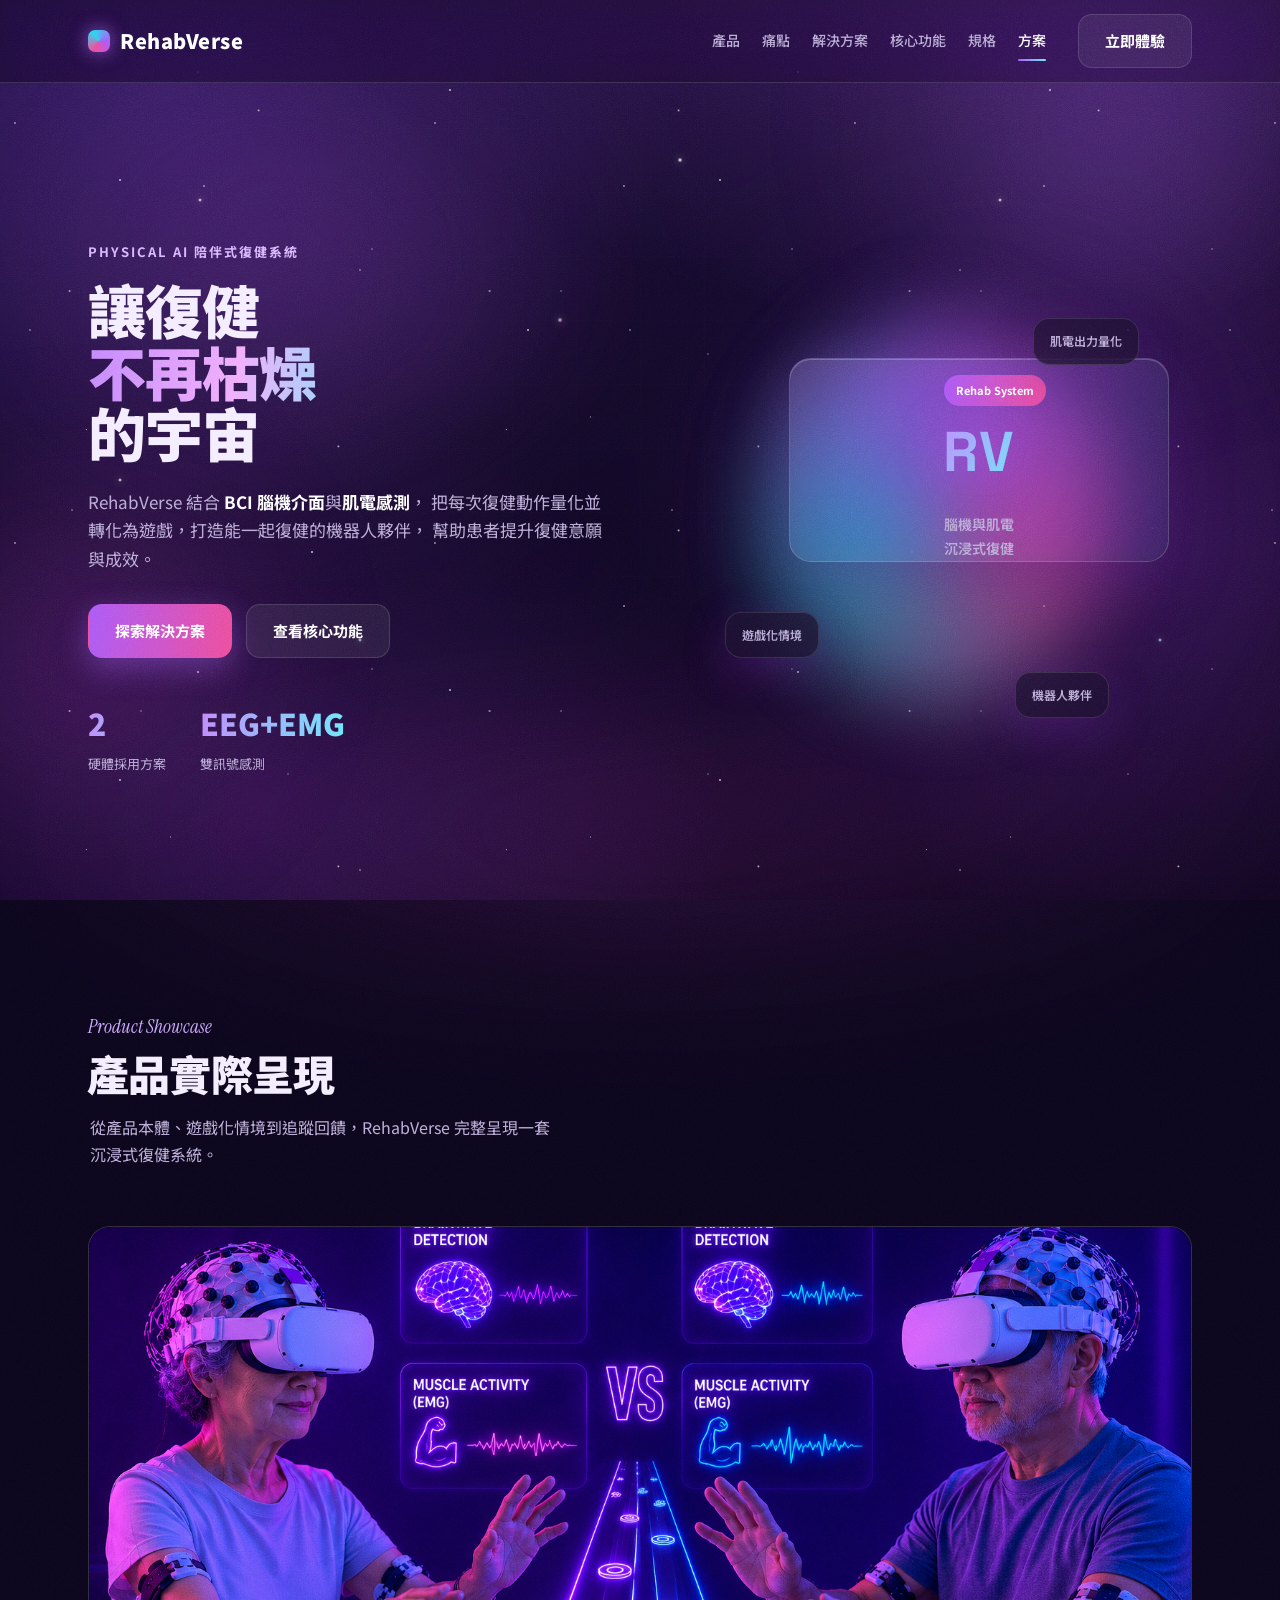
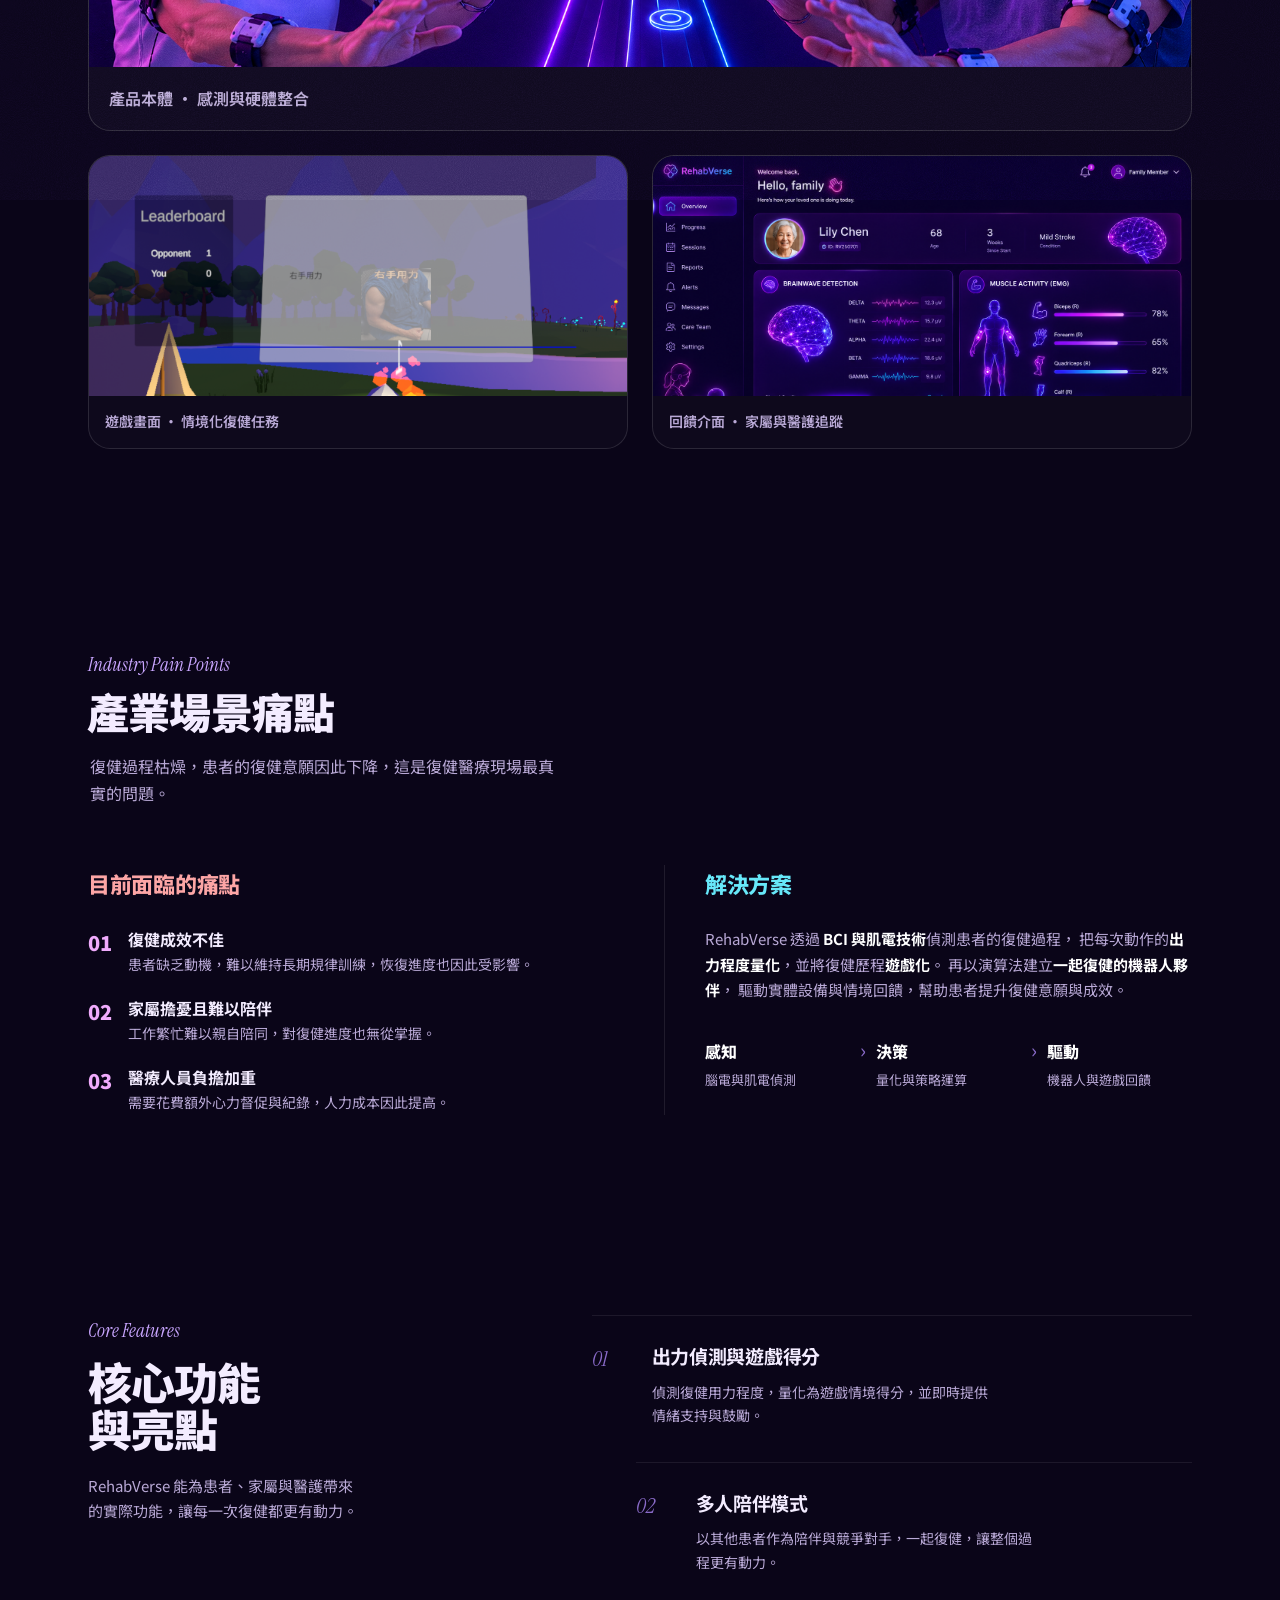
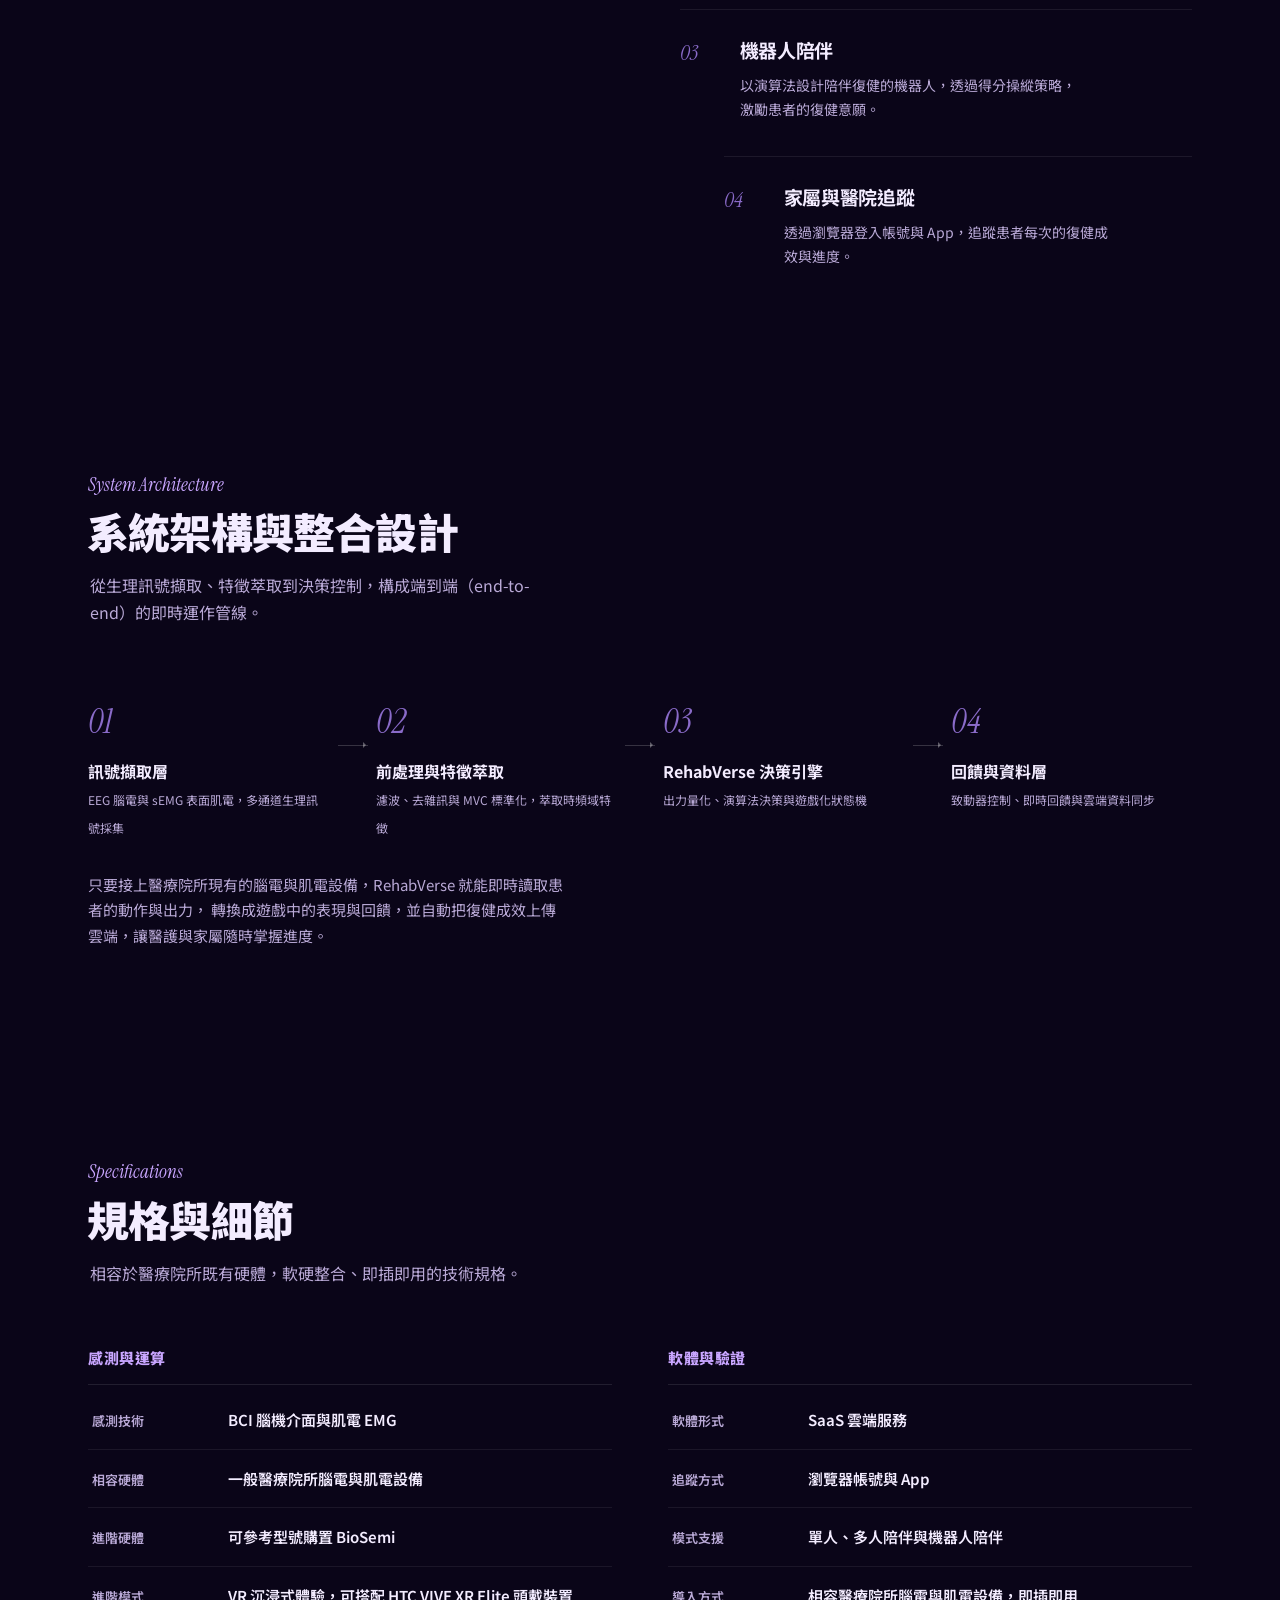
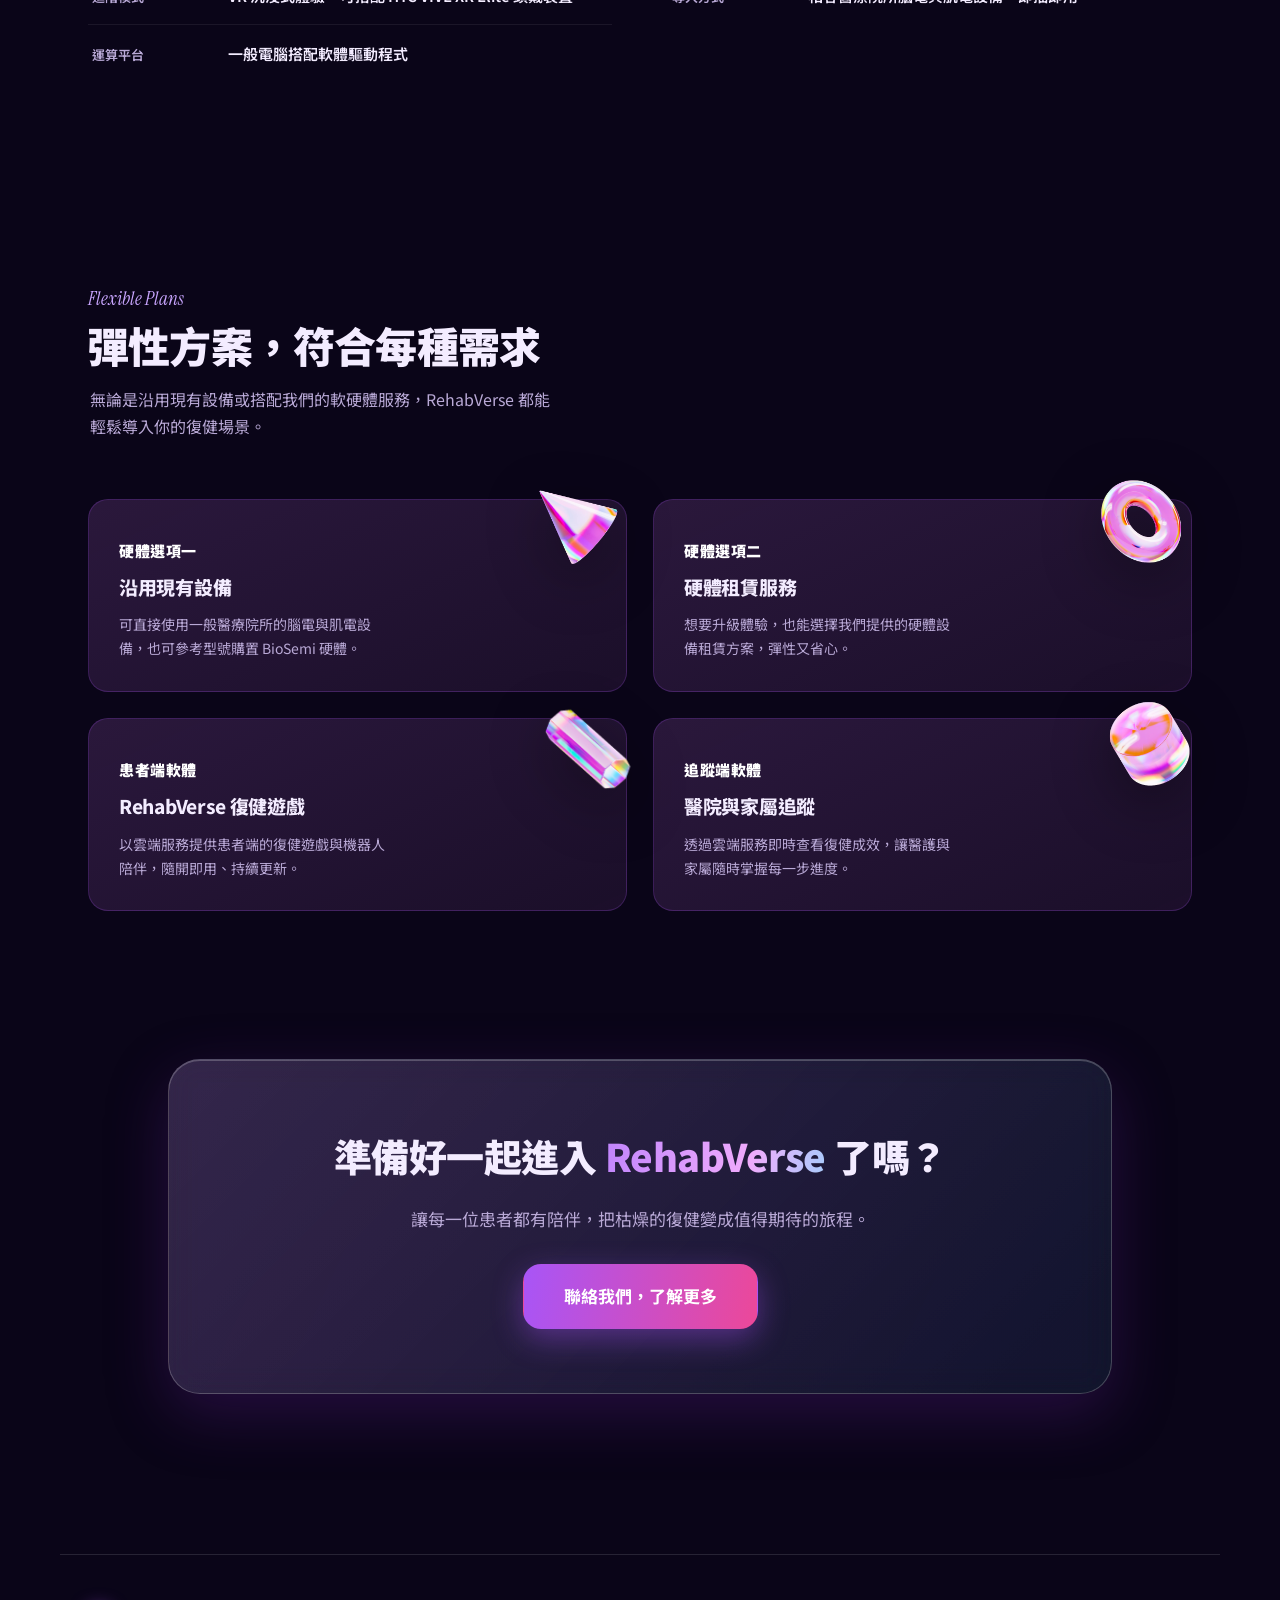
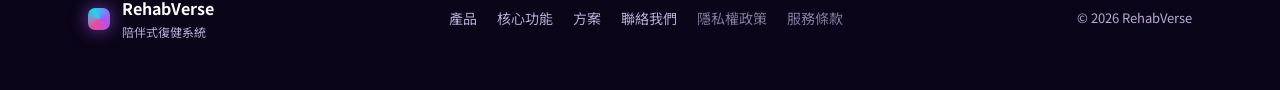
==== index.html @ 932d0f9d "Initial commit: RehabVerse product website" ====
<!DOCTYPE html>
<html lang="zh-Hant">
<head>
  <meta charset="UTF-8" />
  <meta name="viewport" content="width=device-width, initial-scale=1.0" />
  <title>RehabVerse 陪伴式復健系統｜把復健變成一起玩的遊戲</title>
  <meta name="description" content="RehabVerse 結合 BCI 腦機介面與肌電感測，把每次復健動作量化並轉化為遊戲，打造能一起復健的機器人夥伴，提升患者的復健意願與成效。" />
  <meta name="theme-color" content="#0c0416" />
  <link rel="canonical" href="https://rehabverse.ai/" />
  <!-- Open Graph / social sharing -->
  <meta property="og:type" content="website" />
  <meta property="og:title" content="RehabVerse 陪伴式復健系統" />
  <meta property="og:description" content="用 BCI 與肌電技術量化復健動作、遊戲化復健歷程，打造一起復健的機器人夥伴。" />
  <meta property="og:image" content="https://picsum.photos/seed/rehabverse/1200/630" />
  <meta property="og:url" content="https://rehabverse.ai/" />
  <meta name="twitter:card" content="summary_large_image" />
  <!-- Inline SVG favicon -->
  <link rel="icon" href="data:image/svg+xml,%3Csvg xmlns='http://www.w3.org/2000/svg' viewBox='0 0 32 32'%3E%3Cdefs%3E%3ClinearGradient id='g' x1='0' y1='0' x2='1' y2='1'%3E%3Cstop offset='0' stop-color='%23a855f7'/%3E%3Cstop offset='.5' stop-color='%23ec4899'/%3E%3Cstop offset='1' stop-color='%2322d3ee'/%3E%3C/linearGradient%3E%3C/defs%3E%3Crect width='32' height='32' rx='8' fill='url(%23g)'/%3E%3Ctext x='16' y='22' font-family='Space Grotesk,Arial' font-size='15' font-weight='700' fill='white' text-anchor='middle'%3ER%3C/text%3E%3C/svg%3E" />
  <link rel="preconnect" href="https://fonts.googleapis.com" />
  <link rel="preconnect" href="https://fonts.gstatic.com" crossorigin />
  <link href="https://fonts.googleapis.com/css2?family=Noto+Sans+TC:wght@300;400;500;700;900&family=Space+Grotesk:wght@400;500;700&family=Instrument+Serif:ital@0;1&display=swap" rel="stylesheet" />
  <link rel="stylesheet" href="styles.css" />
</head>
<body>
  <a href="#top" class="skip-link">跳到主要內容</a>
  <!-- Film grain / noise texture overlay -->
  <div class="grain" aria-hidden="true"></div>
  <!-- Twinkling starfield -->
  <div class="stars" aria-hidden="true"></div>
  <div class="stars stars-2" aria-hidden="true"></div>
  <div class="stars stars-bright" aria-hidden="true"></div>
  <!-- Animated background -->
  <div class="bg-orbs">
    <span class="orb orb-1"></span>
    <span class="orb orb-2"></span>
    <span class="orb orb-3"></span>
    <span class="orb orb-4"></span>
    <svg class="bg-blob" viewBox="0 0 200 200" aria-hidden="true">
      <defs>
        <linearGradient id="bgHolo" x1="0%" y1="0%" x2="100%" y2="100%">
          <stop offset="0%" stop-color="#a855f7"/>
          <stop offset="50%" stop-color="#ec4899"/>
          <stop offset="100%" stop-color="#22d3ee"/>
        </linearGradient>
      </defs>
      <path fill="url(#bgHolo)">
        <animate attributeName="d" dur="18s" repeatCount="indefinite"
          values="M45,-63C57,-53,63,-36,67,-19C71,-2,72,15,65,29C58,43,43,54,26,62C9,70,-9,74,-26,68C-43,62,-59,46,-66,28C-73,10,-71,-10,-62,-26C-53,-42,-37,-54,-20,-64C-3,-74,15,-82,45,-63Z;
                  M50,-67C64,-55,73,-37,74,-19C75,-1,68,17,58,32C48,47,35,59,18,66C1,73,-18,75,-34,68C-50,61,-63,45,-69,27C-75,9,-74,-11,-64,-27C-54,-43,-36,-55,-18,-65C0,-75,17,-79,50,-67Z;
                  M45,-63C57,-53,63,-36,67,-19C71,-2,72,15,65,29C58,43,43,54,26,62C9,70,-9,74,-26,68C-43,62,-59,46,-66,28C-73,10,-71,-10,-62,-26C-53,-42,-37,-54,-20,-64C-3,-74,15,-82,45,-63Z"/>
      </path>
    </svg>
  </div>

  <!-- NAV -->
  <header class="nav">
    <div class="nav-inner">
      <a href="#top" class="logo">
        <span class="logo-mark"></span>
        RehabVerse
      </a>
      <nav class="nav-links" aria-label="主要導覽">
        <a href="#product">產品</a>
        <a href="#pain">痛點</a>
        <a href="#solution">解決方案</a>
        <a href="#features">核心功能</a>
        <a href="#specs">規格</a>
        <a href="#business">方案</a>
      </nav>
      <a href="#contact" class="btn btn-ghost nav-cta">立即體驗</a>
    </div>
  </header>

  <main>
  <!-- HERO -->
  <section class="hero" id="top">
    <div class="hero-grid">
      <div class="hero-copy">
        <p class="eyebrow">Physical AI 陪伴式復健系統</p>
        <h1 class="headline">
          讓復健<br />
          <span class="grad-text">不再枯燥</span><br />
          的宇宙
        </h1>
        <p class="hero-sub">
          RehabVerse 結合 <strong>BCI 腦機介面</strong>與<strong>肌電感測</strong>，
          把每次復健動作量化並轉化為遊戲，打造能一起復健的機器人夥伴，
          幫助患者提升復健意願與成效。
        </p>
        <div class="hero-actions">
          <a href="#solution" class="btn btn-primary">探索解決方案</a>
          <a href="#features" class="btn btn-ghost">查看核心功能</a>
        </div>
        <div class="hero-stats">
          <div><b>2</b><span>硬體採用方案</span></div>
          <div><b>EEG+EMG</b><span>雙訊號感測</span></div>
        </div>
      </div>

      <div class="hero-visual">
        <div class="product-stage">
          <div class="glow-ring"></div>

          <div class="product-card main-shot">
            <span class="badge">Rehab System</span>
            <div class="vr-figure">RV</div>
            <p class="shot-label">腦機與肌電<br>沉浸式復健</p>
          </div>
          <div class="product-card float-shot shot-a"><span>肌電出力量化</span></div>
          <div class="product-card float-shot shot-b"><span>遊戲化情境</span></div>
          <div class="product-card float-shot shot-c"><span>機器人夥伴</span></div>
        </div>
      </div>
    </div>
  </section>

  <!-- PRODUCT SHOWCASE -->
  <section class="section" id="product">
    <div class="section-head">
      <span class="tag">Product Showcase</span>
      <h2>產品實際呈現</h2>
      <p>從產品本體、遊戲化情境到追蹤回饋，RehabVerse 完整呈現一套沉浸式復健系統。</p>
    </div>
    <div class="gallery">
      <figure class="shot">
        <img class="shot-img" src="product.png" alt="RehabVerse 產品本體" />
        <figcaption>產品本體 · 感測與硬體整合</figcaption>
      </figure>
      <figure class="shot">
        <img class="shot-img" src="game.png" alt="遊戲化復健畫面" />
        <figcaption>遊戲畫面 · 情境化復健任務</figcaption>
      </figure>
      <figure class="shot">
        <img class="shot-img" src="feedback.png" alt="追蹤與回饋介面" />
        <figcaption>回饋介面 · 家屬與醫護追蹤</figcaption>
      </figure>
    </div>
  </section>

  <!-- PAIN & SOLUTION -->
  <section class="section" id="pain">
    <img class="scatter-shot scatter-1" src="shot1.png" alt="" aria-hidden="true" />
    <div class="section-head">
      <span class="tag">Industry Pain Points</span>
      <h2>產業場景痛點</h2>
      <p>復健過程枯燥，患者的復健意願因此下降，這是復健醫療現場最真實的問題。</p>
    </div>

    <div class="split">
      <div class="pain-col">
        <h3 class="col-title pain">目前面臨的痛點</h3>
        <ul class="pain-list">
          <li>
            <span class="num">01</span>
            <div><b>復健成效不佳</b><p>患者缺乏動機，難以維持長期規律訓練，恢復進度也因此受影響。</p></div>
          </li>
          <li>
            <span class="num">02</span>
            <div><b>家屬擔憂且難以陪伴</b><p>工作繁忙難以親自陪同，對復健進度也無從掌握。</p></div>
          </li>
          <li>
            <span class="num">03</span>
            <div><b>醫療人員負擔加重</b><p>需要花費額外心力督促與紀錄，人力成本因此提高。</p></div>
          </li>
        </ul>
      </div>

      <div class="solution-col" id="solution">
        <h3 class="col-title sol">解決方案</h3>
        <p class="sol-lead">
          RehabVerse 透過 <b>BCI 與肌電技術</b>偵測患者的復健過程，
          把每次動作的<b>出力程度量化</b>，並將復健歷程<b>遊戲化</b>。
          再以演算法建立<b>一起復健的機器人夥伴</b>，
          驅動實體設備與情境回饋，幫助患者提升復健意願與成效。
        </p>
        <div class="flow">
          <div class="flow-step"><span>感知</span>腦電與肌電偵測</div>
          <i>›</i>
          <div class="flow-step"><span>決策</span>量化與策略運算</div>
          <i>›</i>
          <div class="flow-step"><span>驅動</span>機器人與遊戲回饋</div>
        </div>
      </div>
    </div>
  </section>

  <!-- CORE FEATURES / TASKS -->
  <section class="section" id="features">
    <img class="scatter-shot scatter-2" src="shot2.png" alt="" aria-hidden="true" />
    <div class="feat-split">
      <div class="feat-intro">
        <span class="tag">Core Features</span>
        <h2>核心功能<br>與亮點</h2>
        <p>RehabVerse 能為患者、家屬與醫護帶來的實際功能，讓每一次復健都更有動力。</p>
      </div>

      <ol class="feat-list">
        <li class="feat-item">
          <span class="feat-no">01</span>
          <div class="feat-body">
            <h4>出力偵測與遊戲得分</h4>
            <p>偵測復健用力程度，量化為遊戲情境得分，並即時提供情緒支持與鼓勵。</p>
          </div>
        </li>
        <li class="feat-item">
          <span class="feat-no">02</span>
          <div class="feat-body">
            <h4>多人陪伴模式</h4>
            <p>以其他患者作為陪伴與競爭對手，一起復健，讓整個過程更有動力。</p>
          </div>
        </li>
        <li class="feat-item">
          <span class="feat-no">03</span>
          <div class="feat-body">
            <h4>機器人陪伴</h4>
            <p>以演算法設計陪伴復健的機器人，透過得分操縱策略，激勵患者的復健意願。</p>
          </div>
        </li>
        <li class="feat-item">
          <span class="feat-no">04</span>
          <div class="feat-body">
            <h4>家屬與醫院追蹤</h4>
            <p>透過瀏覽器登入帳號與 App，追蹤患者每次的復健成效與進度。</p>
          </div>
        </li>
      </ol>
    </div>
  </section>

  <!-- SYSTEM ARCHITECTURE -->
  <section class="section" id="architecture">
    <div class="section-head">
      <span class="tag">System Architecture</span>
      <h2>系統架構與整合設計</h2>
      <p>從生理訊號擷取、特徵萃取到決策控制，構成端到端（end-to-end）的即時運作管線。</p>
    </div>
    <div class="arch-card">
      <div class="arch-diagram">
        <div class="arch-node"><b>訊號擷取層</b><span>EEG 腦電與 sEMG 表面肌電，多通道生理訊號採集</span></div>
        <div class="arch-line"></div>
        <div class="arch-node"><b>前處理與特徵萃取</b><span>濾波、去雜訊與 MVC 標準化，萃取時頻域特徵</span></div>
        <div class="arch-line"></div>
        <div class="arch-node"><b>RehabVerse 決策引擎</b><span>出力量化、演算法決策與遊戲化狀態機</span></div>
        <div class="arch-line"></div>
        <div class="arch-node"><b>回饋與資料層</b><span>致動器控制、即時回饋與雲端資料同步</span></div>
      </div>
      <p class="arch-note">
        只要接上醫療院所現有的腦電與肌電設備，RehabVerse 就能即時讀取患者的動作與出力，
        轉換成遊戲中的表現與回饋，並自動把復健成效上傳雲端，讓醫護與家屬隨時掌握進度。
      </p>
    </div>
  </section>

  <!-- SPECS -->
  <section class="section" id="specs">
    <img class="scatter-shot scatter-3" src="shot3.png" alt="" aria-hidden="true" />
    <div class="section-head">
      <span class="tag">Specifications</span>
      <h2>規格與細節</h2>
      <p>相容於醫療院所既有硬體，軟硬整合、即插即用的技術規格。</p>
    </div>
    <div class="spec-sheet">
      <div class="spec-group">
        <h3 class="spec-group-title">感測與運算</h3>
        <dl class="spec-list">
          <div class="spec-row"><dt>感測技術</dt><dd>BCI 腦機介面與肌電 EMG</dd></div>
          <div class="spec-row"><dt>相容硬體</dt><dd>一般醫療院所腦電與肌電設備</dd></div>
          <div class="spec-row"><dt>進階硬體</dt><dd>可參考型號購置 BioSemi</dd></div>
          <div class="spec-row"><dt>進階模式</dt><dd>VR 沉浸式體驗，可搭配 HTC VIVE XR Elite 頭戴裝置</dd></div>
          <div class="spec-row"><dt>運算平台</dt><dd>一般電腦搭配軟體驅動程式</dd></div>
        </dl>
      </div>
      <div class="spec-group">
        <h3 class="spec-group-title">軟體與驗證</h3>
        <dl class="spec-list">
          <div class="spec-row"><dt>軟體形式</dt><dd>SaaS 雲端服務</dd></div>
          <div class="spec-row"><dt>追蹤方式</dt><dd>瀏覽器帳號與 App</dd></div>
          <div class="spec-row"><dt>模式支援</dt><dd>單人、多人陪伴與機器人陪伴</dd></div>
          <div class="spec-row"><dt>導入方式</dt><dd>相容醫療院所腦電與肌電設備，即插即用</dd></div>
        </dl>
      </div>
    </div>
  </section>

  <!-- BUSINESS MODEL -->
  <section class="section" id="business">
    <div class="section-head">
      <span class="tag">Flexible Plans</span>
      <h2>彈性方案，符合每種需求</h2>
      <p>無論是沿用現有設備或搭配我們的軟硬體服務，RehabVerse 都能輕鬆導入你的復健場景。</p>
    </div>

    <div class="biz-grid">
      <article class="biz-cell">
        <img class="biz-shape" src="o1.png" alt="" aria-hidden="true" />
        <span class="biz-q">硬體選項一</span>
        <h4>沿用現有設備</h4>
        <p>可直接使用一般醫療院所的腦電與肌電設備，也可參考型號購置 BioSemi 硬體。</p>
      </article>
      <article class="biz-cell">
        <img class="biz-shape" src="o2.png" alt="" aria-hidden="true" />
        <span class="biz-q">硬體選項二</span>
        <h4>硬體租賃服務</h4>
        <p>想要升級體驗，也能選擇我們提供的硬體設備租賃方案，彈性又省心。</p>
      </article>
      <article class="biz-cell">
        <img class="biz-shape" src="o3.png" alt="" aria-hidden="true" />
        <span class="biz-q">患者端軟體</span>
        <h4>RehabVerse 復健遊戲</h4>
        <p>以雲端服務提供患者端的復健遊戲與機器人陪伴，隨開即用、持續更新。</p>
      </article>
      <article class="biz-cell">
        <img class="biz-shape" src="o4.png" alt="" aria-hidden="true" />
        <span class="biz-q">追蹤端軟體</span>
        <h4>醫院與家屬追蹤</h4>
        <p>透過雲端服務即時查看復健成效，讓醫護與家屬隨時掌握每一步進度。</p>
      </article>
    </div>
  </section>

  <!-- CTA -->
  <section class="cta" id="contact">
    <div class="cta-inner">
      <h2>準備好一起進入 <span class="grad-text">RehabVerse</span> 了嗎？</h2>
      <p>讓每一位患者都有陪伴，把枯燥的復健變成值得期待的旅程。</p>
      <a href="mailto:hello@rehabverse.ai" class="btn btn-primary big">聯絡我們，了解更多</a>
    </div>
  </section>
  </main>

  <footer class="footer">
    <div class="footer-brand">
      <span class="logo-mark"></span>
      <div>
        <b>RehabVerse</b>
        <p>陪伴式復健系統</p>
      </div>
    </div>
    <nav class="footer-links" aria-label="頁尾導覽">
      <a href="#product">產品</a>
      <a href="#features">核心功能</a>
      <a href="#business">方案</a>
      <a href="mailto:hello@rehabverse.ai">聯絡我們</a>
      <a href="#" class="muted-link">隱私權政策</a>
      <a href="#" class="muted-link">服務條款</a>
    </nav>
    <span class="footer-copy">© 2026 RehabVerse</span>
  </footer>

  <script src="script.js"></script>
</body>
</html>
---- styles.css ----
:root{
  --bg:#0c0416;
  --bg-2:#160a2b;
  --purple:#8b5cf6;
  --violet:#a855f7;
  --pink:#ec4899;
  --cyan:#22d3ee;
  --text:#f3ecff;
  --muted:#b9a9d6;
  --card:rgba(255,255,255,.05);
  --card-brd:rgba(255,255,255,.12);
  --radius:22px;
}

*{box-sizing:border-box;margin:0;padding:0}
html{scroll-behavior:smooth}
body{
  font-family:"Noto Sans TC","Space Grotesk",system-ui,sans-serif;
  color:var(--text);
  background:#0a0518;
  background-image:
    radial-gradient(1100px 700px at 78% -10%, rgba(168,85,247,.28), transparent 60%),
    radial-gradient(900px 800px at 12% 8%, rgba(124,58,237,.22), transparent 58%),
    radial-gradient(700px 900px at 95% 60%, rgba(88,28,135,.30), transparent 55%),
    radial-gradient(800px 700px at 20% 90%, rgba(147,51,234,.18), transparent 60%),
    linear-gradient(160deg,#160a33 0%,#0d0620 45%,#080312 100%);
  background-attachment:fixed;
  min-height:100vh;
  overflow-x:hidden;
  line-height:1.7;
  text-rendering:optimizeLegibility;
  -webkit-font-smoothing:antialiased;
  position:relative;
}

/* verse nebula — flowing purple smoke layer over the base gradient */
body::after{
  content:"";position:fixed;inset:-20%;z-index:0;pointer-events:none;opacity:.6;
  background-image:
    radial-gradient(closest-side at 30% 35%, rgba(168,85,247,.35), transparent 70%),
    radial-gradient(closest-side at 70% 55%, rgba(124,58,237,.30), transparent 70%),
    radial-gradient(closest-side at 50% 80%, rgba(217,70,239,.20), transparent 70%);
  filter:blur(60px) saturate(130%);
  mix-blend-mode:screen;
  animation:nebula-drift 30s ease-in-out infinite alternate;
}
@keyframes nebula-drift{
  0%{transform:translate3d(-3%,-2%,0) scale(1.05) rotate(0deg)}
  50%{transform:translate3d(4%,3%,0) scale(1.15) rotate(4deg)}
  100%{transform:translate3d(-2%,4%,0) scale(1.08) rotate(-3deg)}
}

/* faint blueprint grid texture — replaces the plain AI gradient feel */
body::before{
  content:"";position:fixed;inset:0;z-index:0;pointer-events:none;opacity:.4;
  background-image:
    linear-gradient(rgba(255,255,255,.022) 1px,transparent 1px),
    linear-gradient(90deg,rgba(255,255,255,.022) 1px,transparent 1px);
  background-size:64px 64px;
  -webkit-mask-image:radial-gradient(circle at 50% 30%,#000 20%,transparent 78%);
  mask-image:radial-gradient(circle at 50% 30%,#000 20%,transparent 78%);
}

/* accessibility: skip link + focus ring */
.skip-link{position:fixed;top:-60px;left:16px;z-index:100;background:#a855f7;color:#fff;
  padding:10px 18px;border-radius:0 0 12px 12px;font-weight:700;transition:top .25s;text-decoration:none}
.skip-link:focus{top:0}
a:focus-visible,.btn:focus-visible{outline:2px solid #67e8f9;outline-offset:3px;border-radius:8px}

/* film grain overlay to break flatness */
.grain{position:fixed;inset:-100%;z-index:60;pointer-events:none;opacity:.5;mix-blend-mode:soft-light;
  background-image:url("data:image/svg+xml,%3Csvg xmlns='http://www.w3.org/2000/svg' width='180' height='180'%3E%3Cfilter id='n'%3E%3CfeTurbulence type='fractalNoise' baseFrequency='0.9' numOctaves='3' stitchTiles='stitch'/%3E%3CfeColorMatrix type='saturate' values='0'/%3E%3C/filter%3E%3Crect width='100%25' height='100%25' filter='url(%23n)'/%3E%3C/svg%3E");background-size:160px 160px;
  animation:grain-shift .5s steps(1) infinite}

/* subtle animated jitter so the grain feels alive like real film */
@keyframes grain-shift{
  0%{transform:translate(0,0)}
  10%{transform:translate(-5%,-5%)}
  20%{transform:translate(-10%,5%)}
  30%{transform:translate(5%,-10%)}
  40%{transform:translate(-5%,15%)}
  50%{transform:translate(-10%,5%)}
  60%{transform:translate(15%,0)}
  70%{transform:translate(0,10%)}
  80%{transform:translate(-15%,0)}
  90%{transform:translate(10%,5%)}
  100%{transform:translate(5%,0)}
}

/* second, brighter noise layer using screen blend so specks pop on dark bg */
.grain::after{
  content:"";position:absolute;inset:0;pointer-events:none;opacity:.25;mix-blend-mode:screen;
  background-image:url("data:image/svg+xml,%3Csvg xmlns='http://www.w3.org/2000/svg' width='140' height='140'%3E%3Cfilter id='n2'%3E%3CfeTurbulence type='fractalNoise' baseFrequency='1.1' numOctaves='2' stitchTiles='stitch'/%3E%3CfeColorMatrix type='saturate' values='0'/%3E%3C/filter%3E%3Crect width='100%25' height='100%25' filter='url(%23n2)'/%3E%3C/svg%3E");background-size:130px 130px}

/* ===== twinkling starfield ===== */
.stars{position:fixed;inset:0;z-index:1;pointer-events:none;
  background-image:
    radial-gradient(1.5px 1.5px at 20% 30%, #fff, transparent),
    radial-gradient(1.5px 1.5px at 75% 15%, #fff, transparent),
    radial-gradient(1px 1px at 40% 70%, #e9d5ff, transparent),
    radial-gradient(1.5px 1.5px at 88% 55%, #fff, transparent),
    radial-gradient(1px 1px at 12% 85%, #dbeafe, transparent),
    radial-gradient(1px 1px at 60% 45%, #fff, transparent),
    radial-gradient(1.5px 1.5px at 33% 12%, #fff, transparent),
    radial-gradient(1px 1px at 92% 88%, #e9d5ff, transparent),
    radial-gradient(1px 1px at 5% 55%, #fff, transparent),
    radial-gradient(1.5px 1.5px at 52% 92%, #fff, transparent);
  background-repeat:repeat;background-size:600px 600px;
  animation:twinkle 4s ease-in-out infinite}
.stars-2{background-size:420px 420px;background-position:120px 60px;
  animation:twinkle 6s ease-in-out infinite reverse;opacity:.7}
.stars-bright{
  background-image:
    radial-gradient(2px 2px at 25% 25%, #fff, transparent),
    radial-gradient(2.5px 2.5px at 70% 40%, #f0abfc, transparent),
    radial-gradient(2px 2px at 45% 80%, #a5f3fc, transparent),
    radial-gradient(2.5px 2.5px at 85% 20%, #fff, transparent),
    radial-gradient(2px 2px at 15% 60%, #fff, transparent);
  background-repeat:repeat;background-size:800px 800px;
  filter:drop-shadow(0 0 4px rgba(255,255,255,.8));
  animation:twinkle-bright 5s ease-in-out infinite}
@keyframes twinkle{0%,100%{opacity:.5}50%{opacity:1}}
@keyframes twinkle-bright{0%,100%{opacity:.3;transform:scale(.85)}50%{opacity:1;transform:scale(1)}}

/* scattered real screenshots — subtle side-gutter accents, kept understated for a professional look */
.scatter-shot{position:absolute;width:300px;max-width:24vw;border-radius:14px;z-index:2;pointer-events:none;
  opacity:.9}
.scatter-1{top:560px;left:-180px;transform:rotate(-3deg)}
.scatter-2{top:260px;right:-190px;transform:rotate(3deg)}
.scatter-3{bottom:-200px;left:-170px;transform:rotate(2deg)}
/* hide when there isn't enough side room to avoid overlapping content */
@media(max-width:1500px){.scatter-shot{display:none}}

/* tabular figures for data/numbers */
.hero-stats b,.fc-icon,.num,.pain-list .num{font-variant-numeric:tabular-nums}
/* headings balance to avoid orphan words */
h1,h2,h3,h4{text-wrap:balance}
p{text-wrap:pretty}

/* background orbs — toned down, fewer, desaturated */
.bg-orbs{position:fixed;inset:0;z-index:0;pointer-events:none;overflow:hidden}
.orb{position:absolute;border-radius:50%;filter:blur(90px);opacity:.4;animation:float 22s ease-in-out infinite}
.orb-1{width:480px;height:480px;background:radial-gradient(circle,#a855f7,transparent 70%);top:-120px;right:-80px}
.orb-2{width:400px;height:400px;background:radial-gradient(circle,#d946ef,transparent 70%);bottom:6%;left:-120px;animation-delay:-6s;opacity:.3}
.orb-3{display:none}
.orb-4{display:none}
@keyframes float{0%,100%{transform:translateY(0) translateX(0)}50%{transform:translateY(-40px) translateX(20px)}}

/* layout helpers */
.section{position:relative;z-index:1;max-width:1160px;margin:0 auto;padding:92px 28px 108px}
.grad-text{
  background:linear-gradient(100deg,#c084fc,#f0abfc,#67e8f9);
  -webkit-background-clip:text;background-clip:text;-webkit-text-fill-color:transparent;
}

/* NAV */
.nav{position:sticky;top:0;z-index:50;backdrop-filter:blur(14px);
  background:rgba(12,4,22,.55);border-bottom:1px solid var(--card-brd)}
.nav-inner{max-width:1160px;margin:0 auto;display:flex;align-items:center;gap:24px;padding:14px 28px}
.logo{display:flex;align-items:center;gap:10px;font-weight:900;font-size:20px;color:#fff;text-decoration:none;letter-spacing:.5px}
.logo-mark{width:22px;height:22px;border-radius:7px;background:conic-gradient(from 90deg,#a855f7,#ec4899,#22d3ee,#a855f7);box-shadow:0 0 18px rgba(168,85,247,.7)}
.nav-links{display:flex;gap:22px;margin-left:auto}
.nav-links a{color:var(--muted);text-decoration:none;font-size:14px;font-weight:500;transition:.2s;position:relative;padding:4px 0}
.nav-links a:hover{color:#fff}
.nav-links a.active{color:#fff}
.nav-links a.active::after{content:"";position:absolute;left:0;right:0;bottom:-4px;height:2px;border-radius:2px;background:linear-gradient(90deg,#a855f7,#67e8f9)}
.nav-cta{margin-left:8px}
@media(max-width:900px){.nav-links{display:none}.nav-cta{margin-left:auto}}

/* buttons */
.btn{display:inline-block;border-radius:14px;padding:13px 26px;font-weight:700;font-size:15px;text-decoration:none;cursor:pointer;transition:transform .2s cubic-bezier(.34,1.56,.64,1),box-shadow .25s,background .25s;border:1px solid transparent}
.btn-primary{background:linear-gradient(100deg,#a855f7,#ec4899);color:#fff;box-shadow:0 10px 30px rgba(168,85,247,.4)}
.btn-primary:hover{transform:translateY(-2px) scale(1.02);box-shadow:0 16px 44px rgba(236,72,153,.5)}
.btn-primary:active{transform:translateY(1px) scale(.98);box-shadow:0 6px 18px rgba(168,85,247,.4)}
.btn-ghost{background:rgba(255,255,255,.06);border-color:var(--card-brd);color:#fff}
.btn-ghost:hover{background:rgba(255,255,255,.14);transform:translateY(-2px)}
.btn-ghost:active{transform:translateY(1px) scale(.98)}
.btn.big{padding:17px 40px;font-size:17px;border-radius:18px}

/* HERO */
.hero{position:relative;z-index:1;max-width:1160px;margin:0 auto;padding:64px 28px 48px;min-height:calc(100dvh - 64px);display:flex;align-items:center}
.hero-grid{display:grid;grid-template-columns:1.05fr .95fr;gap:40px;align-items:center;width:100%}
.eyebrow{color:#d8b4fe;font-weight:700;letter-spacing:2px;font-size:13px;text-transform:uppercase;margin-bottom:16px}
.headline{font-size:58px;line-height:1.06;font-weight:900;letter-spacing:-1px}
.hero-sub{margin:24px 0 30px;color:var(--muted);font-size:17px;max-width:520px}
.hero-sub strong{color:#fff}
.hero-actions{display:flex;gap:14px;flex-wrap:wrap}
.hero-stats{display:flex;gap:34px;margin-top:40px}
.hero-stats b{display:block;font-size:30px;font-weight:900;background:linear-gradient(100deg,#c084fc,#67e8f9);-webkit-background-clip:text;background-clip:text;-webkit-text-fill-color:transparent}
.hero-stats span{color:var(--muted);font-size:13px}

/* hero visual */
.hero-visual{display:flex;justify-content:center}
.product-stage{position:relative;width:380px;height:420px}
.glow-ring{position:absolute;inset:20px;border-radius:50%;
  background:conic-gradient(from 0deg,#a855f7,#ec4899,#22d3ee,#a855f7);
  filter:blur(40px);opacity:.55;animation:spin 12s linear infinite}
@keyframes spin{to{transform:rotate(360deg)}}
.product-card{position:absolute;background:var(--card);border:1px solid var(--card-brd);
  backdrop-filter:blur(14px);border-radius:var(--radius);box-shadow:0 20px 60px rgba(0,0,0,.4)}
.main-shot{inset:60px 40px;display:flex;flex-direction:column;align-items:center;justify-content:center;gap:14px;text-align:center}
.vr-figure{font-size:56px;font-weight:900;letter-spacing:2px;font-family:"Space Grotesk",sans-serif;background:linear-gradient(120deg,#c084fc,#67e8f9);-webkit-background-clip:text;background-clip:text;-webkit-text-fill-color:transparent;filter:drop-shadow(0 0 20px rgba(168,85,247,.6));animation:bob 5s ease-in-out infinite}
@keyframes bob{0%,100%{transform:translateY(0)}50%{transform:translateY(-12px)}}
.badge{position:absolute;top:16px;left:16px;font-size:11px;font-weight:700;padding:6px 12px;border-radius:999px;background:linear-gradient(100deg,#a855f7,#ec4899);color:#fff}
.shot-label{color:var(--muted);font-weight:600;font-size:14px}
.float-shot{padding:12px 16px;display:flex;align-items:center;gap:8px;font-size:22px;font-weight:700;
  background:rgba(26,14,44,.72);border:1px solid rgba(255,255,255,.1);border-radius:16px;
  box-shadow:0 14px 40px rgba(88,28,135,.4);animation:bob 6s ease-in-out infinite}
.float-shot span{font-size:12px;color:var(--muted);font-weight:600}
.shot-a{top:20px;right:-10px;animation-delay:-1s}
.shot-b{bottom:60px;left:-24px;animation-delay:-2.5s}
.shot-c{bottom:0;right:20px;animation-delay:-4s}
@media(max-width:900px){
  .hero-grid{grid-template-columns:1fr}
  .headline{font-size:42px}
  .product-stage{margin-top:20px;width:320px;height:360px}
}

/* section head */
.section-head{max-width:660px;margin:0 0 58px}
.tag{display:inline-block;font-family:"Instrument Serif",serif;font-style:italic;
  font-size:19px;letter-spacing:0;text-transform:none;color:#c9a6ff;margin:0 0 6px 0;
  padding:0;border:none;background:none}
.section-head h2{font-weight:900;font-size:42px;
  letter-spacing:-.8px;line-height:1.12;margin-left:-1px}
.section-head p{margin-top:18px;color:var(--muted);max-width:52ch;font-size:16px;padding-left:2px}

/* gallery — tidy layout, product hero on top */
.gallery{display:grid;grid-template-columns:repeat(2,1fr);gap:24px}
.shot{border-radius:var(--radius);overflow:hidden;background:rgba(255,255,255,.02);border:1px solid var(--card-brd);transition:transform .3s}
.shot:hover{transform:translateY(-6px)}
.shot-img{display:block;width:100%;height:240px;object-fit:cover;object-position:center top}
.gallery .shot:nth-child(1){grid-column:1 / -1}
.gallery .shot:nth-child(1) .shot-img{height:440px;object-position:center 30%}
.gallery .shot:nth-child(1) figcaption{font-size:16px;padding:18px 20px}
.shot.big{grid-column:span 2;grid-row:span 2}
.shot-visual{height:150px;display:flex;align-items:center;justify-content:center;font-size:26px;font-weight:800;letter-spacing:1px;font-family:"Space Grotesk",sans-serif;color:rgba(255,255,255,.92);text-shadow:0 2px 12px rgba(0,0,0,.3)}
.shot.big .shot-visual{height:100%;min-height:330px;font-size:40px}
.v1{background:linear-gradient(135deg,#7c3aed,#ec4899)}
.v2{background:linear-gradient(135deg,#6366f1,#a855f7)}
.v3{background:linear-gradient(135deg,#a855f7,#22d3ee)}
.v4{background:linear-gradient(135deg,#ec4899,#f59e0b)}
.v5{background:linear-gradient(135deg,#22d3ee,#6366f1)}
.shot figcaption{padding:14px 16px;font-size:14px;font-weight:600;color:var(--muted)}
@media(max-width:800px){
  .gallery{grid-template-columns:1fr}
  .gallery .shot:nth-child(1){grid-column:1}
  .shot-img,.gallery .shot:nth-child(1) .shot-img{height:220px}
}

/* split pain/solution */
.split{display:grid;grid-template-columns:1fr 1fr;gap:48px}
.pain-col,.solution-col{padding:0}
.solution-col{padding-left:40px;border-left:1px solid rgba(255,255,255,.09)}
.col-title{font-weight:800;font-size:22px;margin-bottom:24px;letter-spacing:-.3px}
.col-title.pain{color:#fca5a5}
.col-title.sol{color:#67e8f9}
.pain-list{list-style:none;display:flex;flex-direction:column;gap:18px}
.pain-list li{display:flex;gap:16px}
.pain-list .num{font-weight:900;font-size:20px;color:#f0abfc;flex:0 0 auto}
.pain-list b{display:block;font-size:16px}
.pain-list p{color:var(--muted);font-size:14px}
.sol-lead{color:var(--muted);font-size:15px}
.sol-lead b{color:#fff}
.flow{display:flex;align-items:baseline;gap:10px;margin-top:30px;flex-wrap:wrap}
.flow-step{flex:1;min-width:110px;background:none;border:none;padding:0;text-align:left;font-size:13px;color:var(--muted)}
.flow-step span{display:block;font-weight:800;color:#fff;font-size:16px;margin-bottom:4px}
.flow i{color:#8a6bc9;font-size:20px;font-style:normal}
@media(max-width:800px){.split{grid-template-columns:1fr;gap:36px}.solution-col{padding-left:0;border-left:none;border-top:1px solid rgba(255,255,255,.09);padding-top:36px}}

/* features — left intro + right numbered list, staggered indent */
.feat-split{display:grid;grid-template-columns:0.85fr 1.15fr;gap:60px;align-items:start}
.feat-intro{position:sticky;top:100px}
.feat-intro h2{font-weight:900;font-size:44px;line-height:1.08;letter-spacing:-1px;margin-top:4px}
.feat-intro p{margin-top:20px;color:var(--muted);font-size:15px;max-width:34ch}
.feat-list{list-style:none;counter-reset:feat;display:flex;flex-direction:column;gap:34px}
.feat-item{display:flex;gap:26px;align-items:flex-start;padding-top:24px;border-top:1px solid rgba(255,255,255,.08)}
.feat-item:nth-child(2){margin-left:44px}
.feat-item:nth-child(3){margin-left:88px}
.feat-item:nth-child(4){margin-left:132px}
.feat-no{font-family:"Instrument Serif",serif;font-style:italic;font-weight:400;font-size:22px;
  color:#8a6bc9;flex:0 0 auto;min-width:34px;font-variant-numeric:tabular-nums}
.feat-body h4{font-size:19px;font-weight:700;letter-spacing:-.3px;margin-bottom:8px}
.feat-body p{color:var(--muted);font-size:14px;max-width:42ch}
@media(max-width:860px){
  .feat-split{grid-template-columns:1fr;gap:40px}
  .feat-intro{position:static}
  .feat-item:nth-child(2),.feat-item:nth-child(3),.feat-item:nth-child(4){margin-left:0}
}

/* architecture */
.arch-card{padding:8px 0}
.arch-diagram{display:flex;align-items:flex-start;justify-content:space-between;gap:8px;flex-wrap:wrap;counter-reset:arch}
.arch-node{background:none;border:none;border-radius:0;padding:0;text-align:left;min-width:auto;flex:1;min-width:140px;position:relative;counter-increment:arch}
.arch-node::before{content:counter(arch,decimal-leading-zero);display:block;font-family:"Instrument Serif",serif;font-style:italic;font-size:34px;color:#8a6bc9;margin-bottom:8px}
.arch-node b{display:block;font-size:16px}
.arch-node span{color:var(--muted);font-size:12px}
.arch-line{flex:0 0 auto;width:30px;height:1px;background:rgba(255,255,255,.18);position:relative;margin-top:52px}
.arch-line::after{content:"";position:absolute;right:-1px;top:-3px;border:3px solid transparent;border-left-color:rgba(255,255,255,.35)}
.arch-note{color:var(--muted);margin-top:32px;font-size:15px;max-width:60ch}
@media(max-width:800px){.arch-diagram{flex-direction:column}.arch-line{display:none}}

/* specs — grouped technical spec sheet */
.spec-sheet{display:grid;grid-template-columns:1fr 1fr;gap:56px}
.spec-group-title{font-weight:800;font-size:15px;letter-spacing:.5px;color:#c9a6ff;
  padding-bottom:14px;margin-bottom:6px;border-bottom:1px solid rgba(255,255,255,.1)}
.spec-list{display:flex;flex-direction:column}
.spec-row{display:grid;grid-template-columns:118px 1fr;gap:18px;align-items:baseline;
  padding:16px 4px;border-bottom:1px solid rgba(255,255,255,.07)}
.spec-row:last-child{border-bottom:none}
.spec-row dt{color:var(--muted);font-size:13px;font-weight:600}
.spec-row dd{font-weight:600;font-size:15px;color:var(--text)}
@media(max-width:760px){.spec-sheet{grid-template-columns:1fr;gap:36px}}

/* business — 2×2 cards with 3D shapes (per reference) */
.biz-grid{display:grid;grid-template-columns:1fr 1fr;gap:26px}
.biz-cell{position:relative;overflow:visible;border-radius:20px;padding:38px 30px 30px;
  background:linear-gradient(155deg,rgba(70,40,90,.55),rgba(45,25,60,.5));
  border:1px solid rgba(168,85,247,.22);transition:transform .3s,border-color .3s}
.biz-cell:hover{transform:translateY(-5px);border-color:rgba(168,85,247,.5)}
.biz-shape{position:absolute;top:-34px;right:-14px;width:120px;height:120px;object-fit:contain;
  filter:drop-shadow(0 18px 30px rgba(0,0,0,.4));pointer-events:none;z-index:2}
.biz-q{display:block;font-weight:900;font-size:15px;color:#fff;margin-bottom:8px;letter-spacing:.5px}
.biz-cell h4{font-size:19px;font-weight:800;margin-bottom:10px;letter-spacing:-.3px}
.biz-cell p{color:var(--muted);font-size:14px;line-height:1.7;max-width:34ch}
@media(max-width:820px){.biz-grid{grid-template-columns:1fr}.biz-shape{width:96px;height:96px;top:-28px}}

/* CTA */
.cta{position:relative;z-index:1;max-width:1000px;margin:40px auto 0;padding:0 28px 100px}
.cta-inner{background:linear-gradient(160deg,rgba(120,70,160,.22),rgba(150,60,110,.12));border:1px solid rgba(168,85,247,.35);border-radius:32px;padding:64px 40px;text-align:center;position:relative;overflow:hidden}
.cta-inner > *{position:relative;z-index:1}
.cta-inner h2{font-size:38px;font-weight:900;letter-spacing:-.5px}
.cta-inner p{color:var(--muted);margin:16px 0 30px;font-size:17px}

/* footer */
.footer{position:relative;z-index:1;max-width:1160px;margin:60px auto 0;padding:40px 28px 48px;display:flex;justify-content:space-between;align-items:center;gap:24px;flex-wrap:wrap;border-top:1px solid var(--card-brd)}
.footer-brand{display:flex;align-items:center;gap:12px}
.footer-brand b{font-size:16px;color:#fff}
.footer-brand p{font-size:12px;color:var(--muted);margin:0}
.footer-links{display:flex;gap:20px;flex-wrap:wrap}
.footer-links a{color:var(--muted);text-decoration:none;font-size:14px;transition:color .2s}
.footer-links a:hover{color:#fff}
.footer-links .muted-link{opacity:.7}
.footer-copy{color:var(--muted);font-size:13px;font-variant-numeric:tabular-nums}
@media(max-width:700px){.footer{flex-direction:column;align-items:flex-start}}

/* reveal animation */
.reveal{opacity:0;transform:translateY(30px);transition:.7s cubic-bezier(.2,.7,.3,1)}
.reveal.in{opacity:1;transform:none}

/* ============================================================
   HOLOGRAPHIC GLASS + ANIMATIONS
   ============================================================ */

/* holographic sheen that sweeps across glass surfaces */
@keyframes holo-shift{
  0%{background-position:0% 50%}
  50%{background-position:100% 50%}
  100%{background-position:0% 50%}
}
@keyframes holo-sweep{
  0%{transform:translateX(-120%) rotate(8deg)}
  60%,100%{transform:translateX(220%) rotate(8deg)}
}
@keyframes hue-cycle{
  0%{filter:hue-rotate(0deg)}
  100%{filter:hue-rotate(360deg)}
}
@keyframes rise{
  0%{opacity:0;transform:translateY(26px) scale(.98)}
  100%{opacity:1;transform:none}
}
@keyframes pulse-glow{
  0%,100%{box-shadow:0 0 0 rgba(168,85,247,0),0 20px 60px rgba(0,0,0,.4)}
  50%{box-shadow:0 0 40px rgba(168,85,247,.35),0 20px 60px rgba(0,0,0,.4)}
}

/* base holographic glass utility */
.holo{
  position:relative;
  overflow:hidden;
  background:
    linear-gradient(135deg,rgba(255,255,255,.14),rgba(255,255,255,.03) 40%),
    linear-gradient(115deg,rgba(168,85,247,.18),rgba(34,211,238,.12) 45%,rgba(236,72,153,.16));
  background-size:220% 220%;
  animation:holo-shift 9s ease-in-out infinite;
  border:1px solid rgba(255,255,255,.18);
  backdrop-filter:blur(18px) saturate(140%);
  -webkit-backdrop-filter:blur(18px) saturate(140%);
  box-shadow:0 10px 40px rgba(0,0,0,.35),inset 0 1px 0 rgba(255,255,255,.25);
}
/* moving light streak on holo surfaces */
.holo::before{
  content:"";position:absolute;top:-40%;left:0;width:45%;height:180%;
  background:linear-gradient(90deg,transparent,rgba(255,255,255,.35),transparent);
  filter:blur(6px);
  animation:holo-sweep 6s ease-in-out infinite;
  pointer-events:none;
}
/* iridescent top edge highlight */
.holo::after{
  content:"";position:absolute;inset:0;border-radius:inherit;pointer-events:none;
  background:linear-gradient(120deg,rgba(192,132,252,.0),rgba(103,232,249,.25),rgba(240,171,252,.0));
  mix-blend-mode:screen;opacity:.6;
  background-size:200% 200%;
  animation:holo-shift 7s ease-in-out infinite reverse;
}

/* Glass is now a rare accent, not a default.
   Only the hero hero-card and CTA keep true glassmorphism. */
.main-shot,
.cta-inner{
  position:relative;
  overflow:hidden;
  background:
    linear-gradient(135deg,rgba(255,255,255,.10),rgba(255,255,255,.02) 42%),
    linear-gradient(115deg,rgba(168,85,247,.12),rgba(34,211,238,.06) 50%,rgba(236,72,153,.10));
  background-size:220% 220%;
  animation:holo-shift 14s ease-in-out infinite;
  backdrop-filter:blur(16px) saturate(130%);
  -webkit-backdrop-filter:blur(16px) saturate(130%);
  border:1px solid rgba(255,255,255,.16);
  box-shadow:0 20px 60px rgba(88,28,135,.35),inset 0 1px 0 rgba(255,255,255,.22);
}
/* subtle sheen only on the two glass accents, on hover */
.cta-inner::after{
  content:"";position:absolute;top:-50%;left:0;width:40%;height:200%;
  background:linear-gradient(90deg,transparent,rgba(255,255,255,.16),transparent);
  filter:blur(8px);transform:translateX(-150%) rotate(8deg);
  pointer-events:none;
}
.cta-inner:hover::after{animation:holo-sweep 1.1s ease-out}

/* iridescent border glow ring for the CTA */
.cta-inner{
  border:1px solid rgba(255,255,255,.22);
  animation:holo-shift 11s ease-in-out infinite,pulse-glow 5s ease-in-out infinite;
}

/* logo mark keeps cycling colors */
.logo-mark{animation:hue-cycle 8s linear infinite}

/* glow-ring already spins; add color cycle */
.glow-ring{animation:spin 12s linear infinite,hue-cycle 10s linear infinite}

/* ---- Holographic liquid-chrome blobs ---- */
.blob{position:absolute;overflow:visible;pointer-events:none;filter:drop-shadow(0 20px 45px rgba(168,85,247,.45))}
.blob path{transform:translate(100px,100px)}
.blob-main{width:300px;height:300px;top:calc(50% - 150px);left:calc(50% - 150px);
  animation:blob-spin-simple 22s linear infinite,bob 8s ease-in-out infinite}
.blob-drop{width:120px;height:120px;top:-10px;right:-6px;opacity:.9;
  animation:blob-spin-simple 16s linear infinite reverse,bob 6s ease-in-out infinite}
@keyframes blob-spin-simple{to{transform:rotate(360deg)}}

/* big holographic blob floating in the page background */
.bg-blob{display:none}
.bg-blob path{transform:translate(100px,100px)}

/* staggered entrance for grid children */
.feature-grid .feature-card,
.biz-grid .biz-card,
.gallery .shot,
.spec-grid .spec-item{opacity:1}
.feature-grid .feature-card.pop,
.biz-grid .biz-card.pop,
.gallery .shot.pop,
.spec-grid .spec-item.pop{animation:rise .7s cubic-bezier(.2,.7,.3,1) both}

/* holographic animated headline underline accent */
.grad-text{
  background:linear-gradient(100deg,#c084fc,#f0abfc,#67e8f9,#c084fc);
  background-size:200% auto;
  -webkit-background-clip:text;background-clip:text;-webkit-text-fill-color:transparent;
  animation:holo-shift 6s linear infinite;
}

/* spec item subtle holographic hover */
.spec-item{transition:transform .3s,border-color .3s}
.spec-item:hover{transform:translateY(-3px);border-color:rgba(103,232,249,.5)}

/* nav glass gets holographic tint */
.nav{
  background:linear-gradient(120deg,rgba(18,8,32,.6),rgba(30,12,48,.5));
  backdrop-filter:blur(16px) saturate(140%);
}

/* floating tilt for hero cards */
@keyframes tilt-float{
  0%,100%{transform:translateY(0) rotateX(0) rotateY(0)}
  50%{transform:translateY(-12px) rotateX(4deg) rotateY(-4deg)}
}
.main-shot{animation:holo-shift 11s ease-in-out infinite,tilt-float 7s ease-in-out infinite;transform-style:preserve-3d}

/* reduced motion accessibility */
@media (prefers-reduced-motion: reduce){
  *{animation:none !important}
}

/* pointer-following glow spotlight — only on the hero glass card */
.main-shot{--mx:50%;--my:0%}
.main-shot > *{position:relative;z-index:2}
.main-shot::before{
  content:"";position:absolute;inset:0;border-radius:inherit;pointer-events:none;z-index:1;
  background:radial-gradient(220px circle at var(--mx) var(--my),rgba(103,232,249,.20),rgba(236,72,153,.10) 40%,transparent 65%);
  opacity:0;transition:opacity .35s;
}
.main-shot:hover::before{opacity:1}
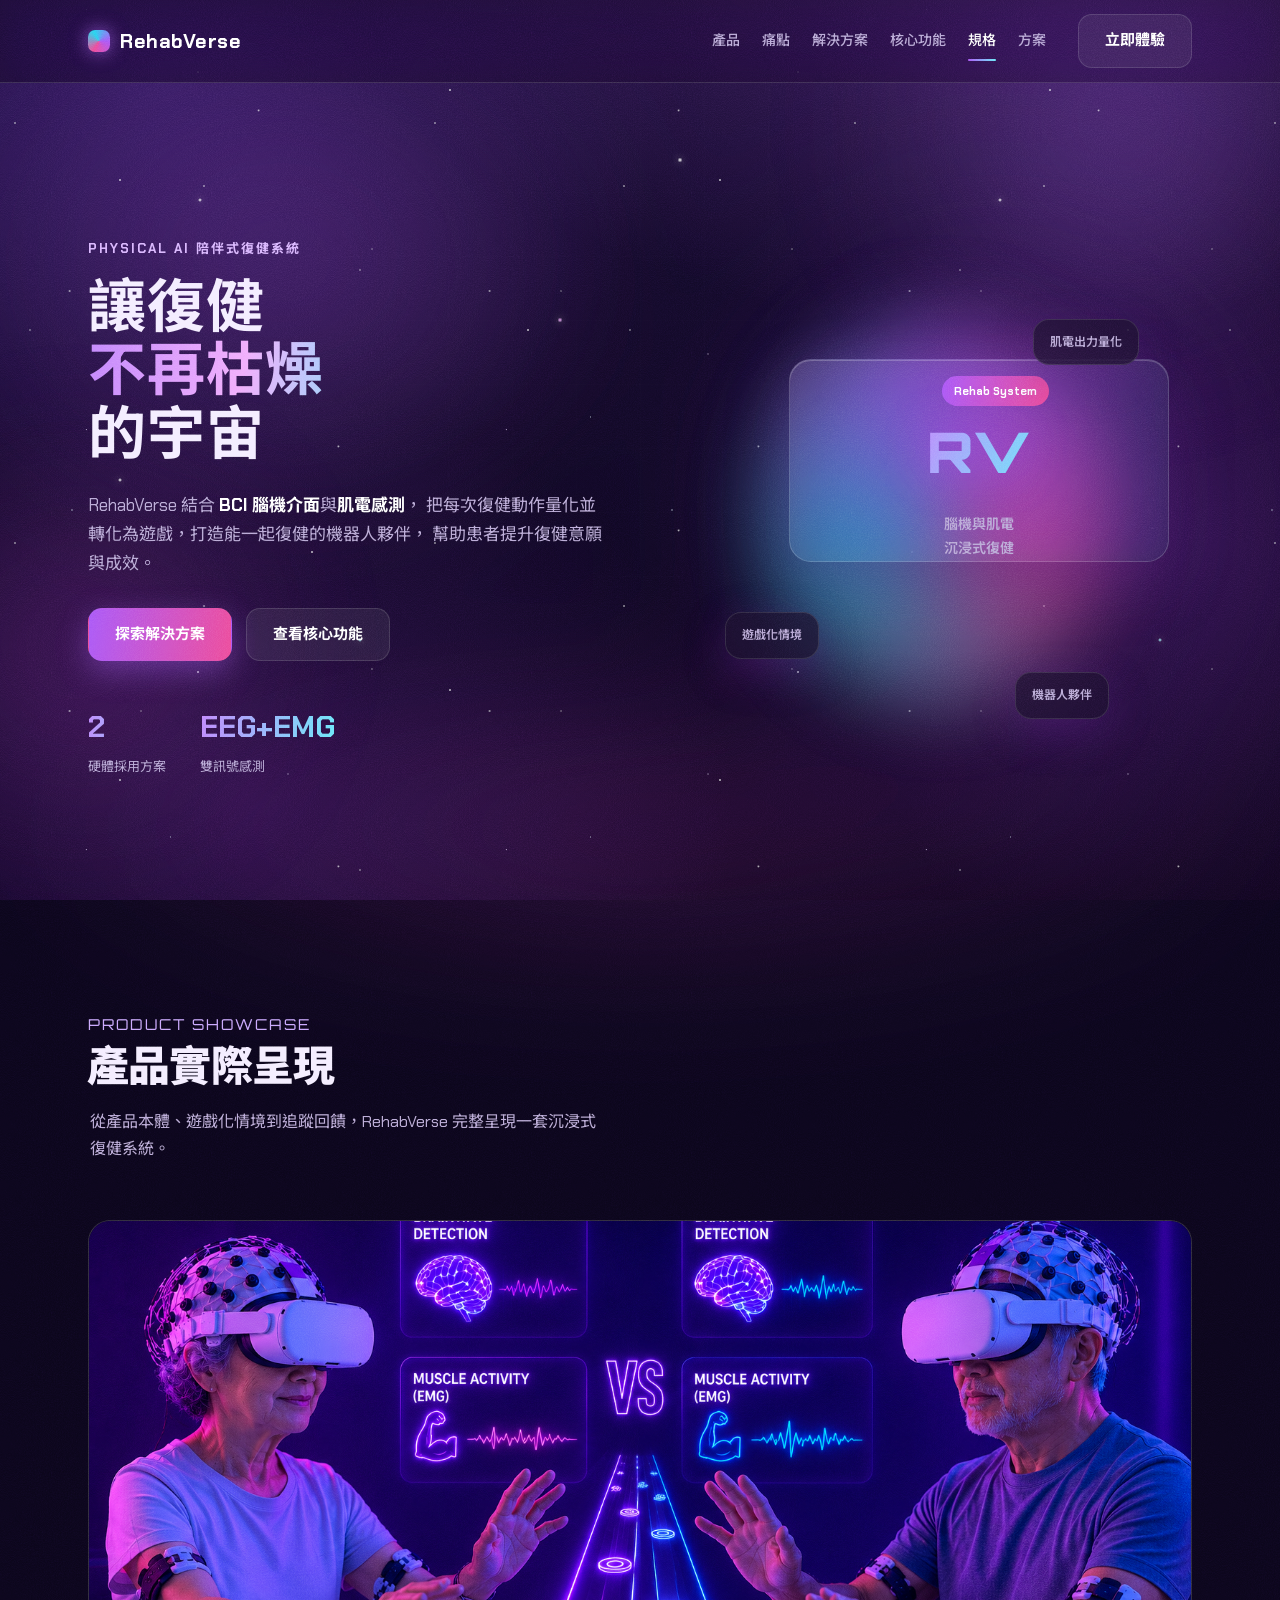
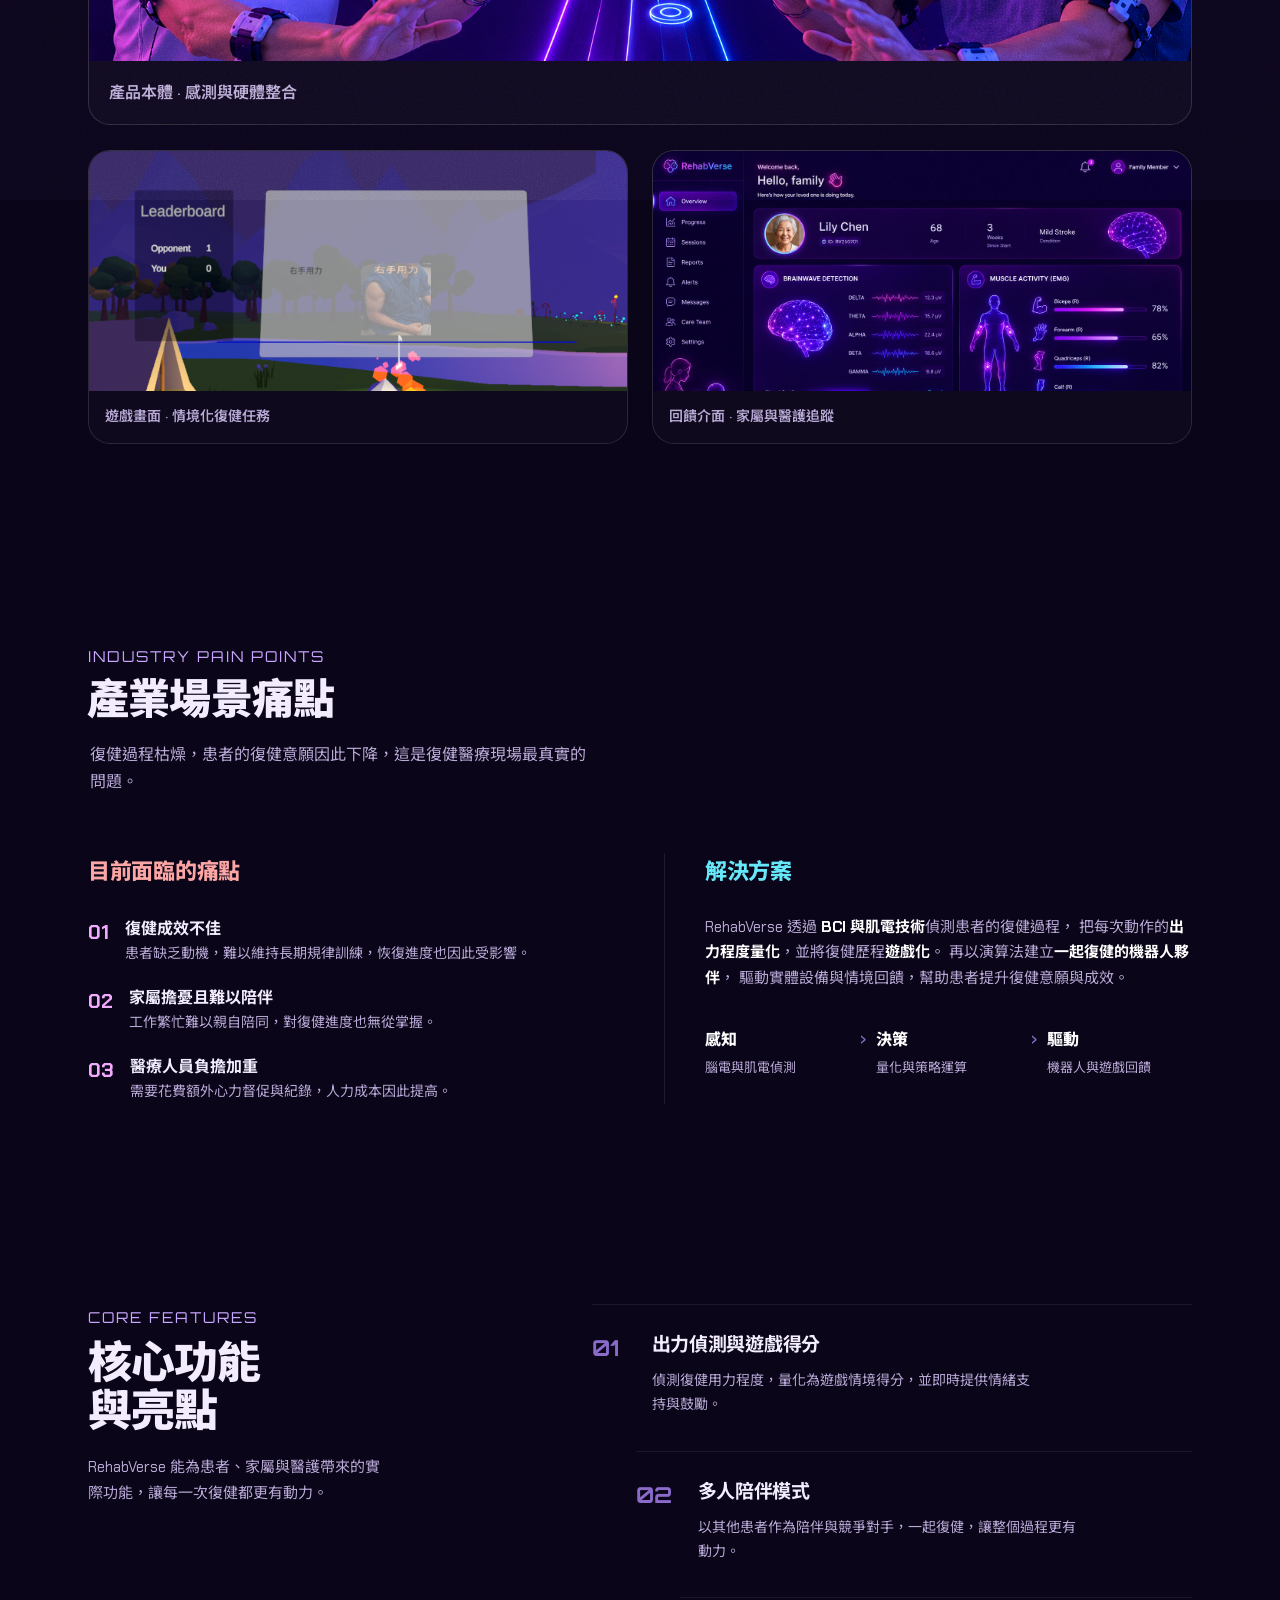
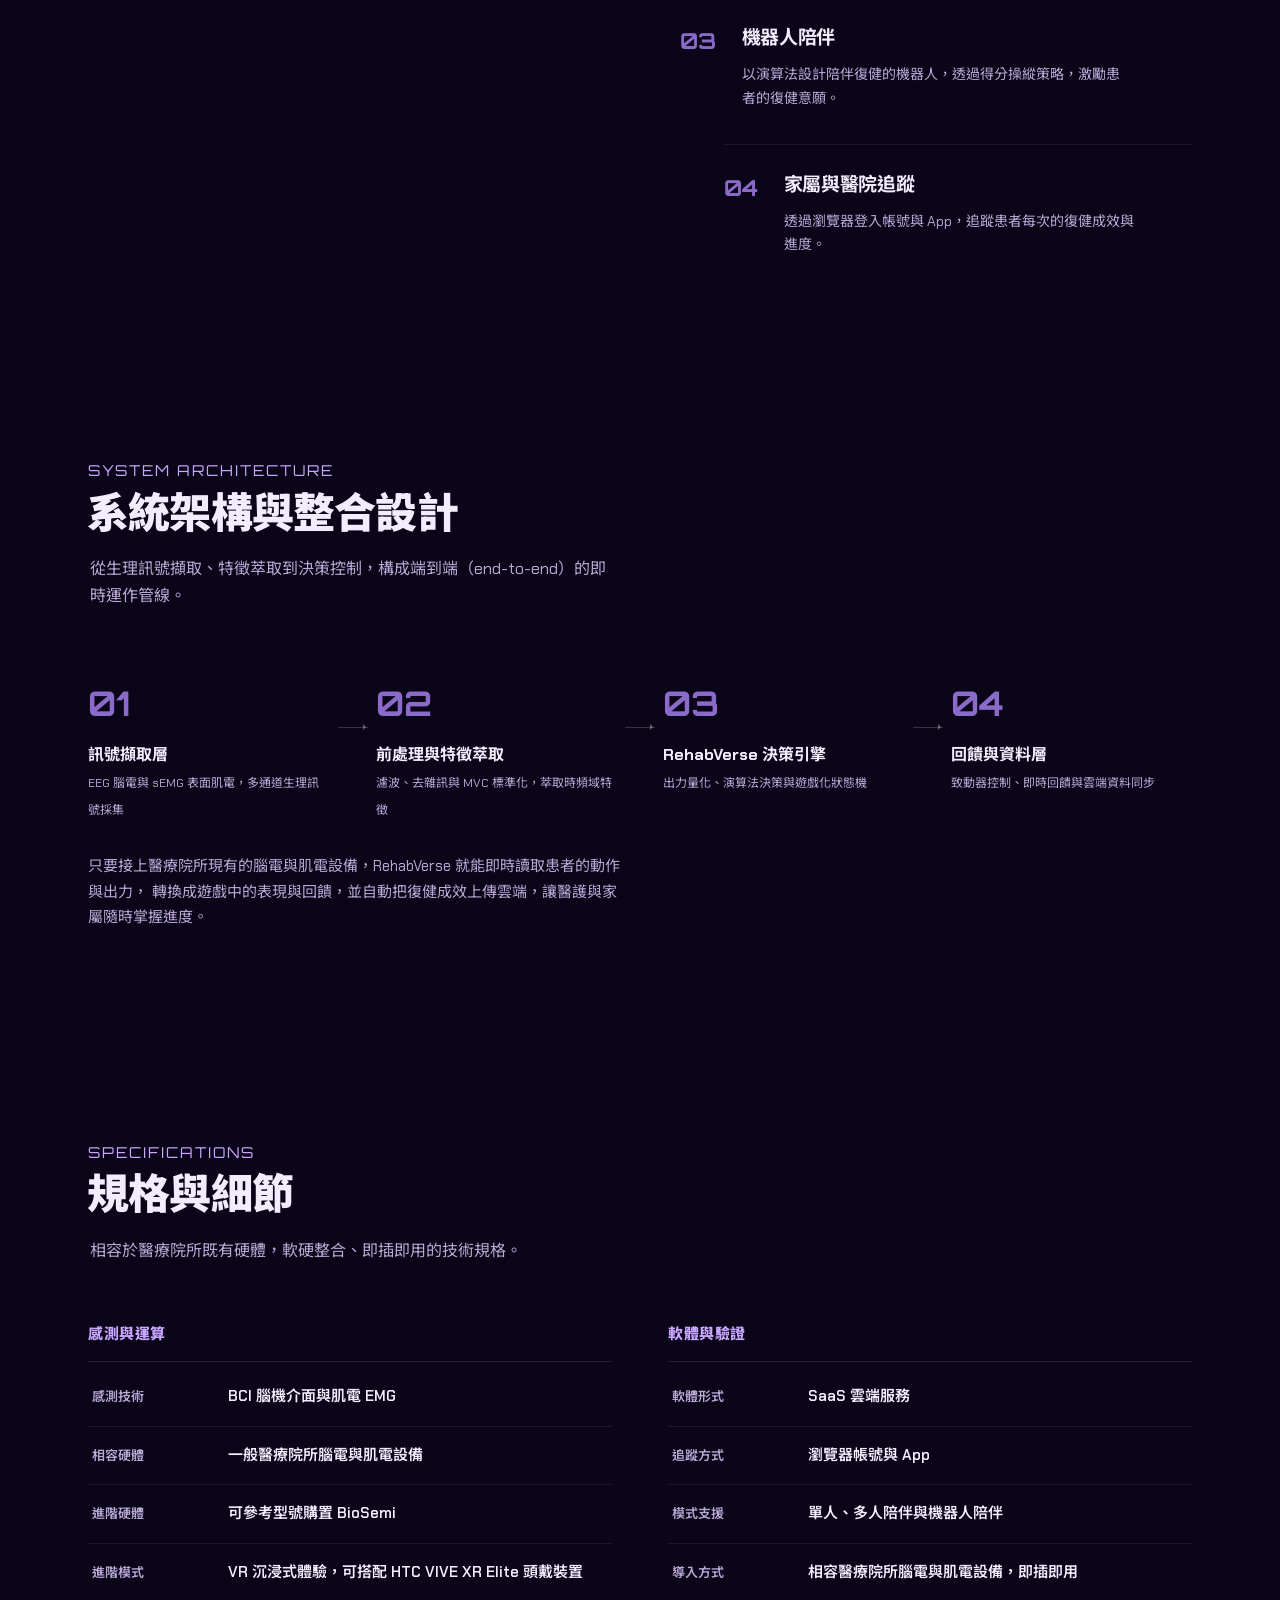
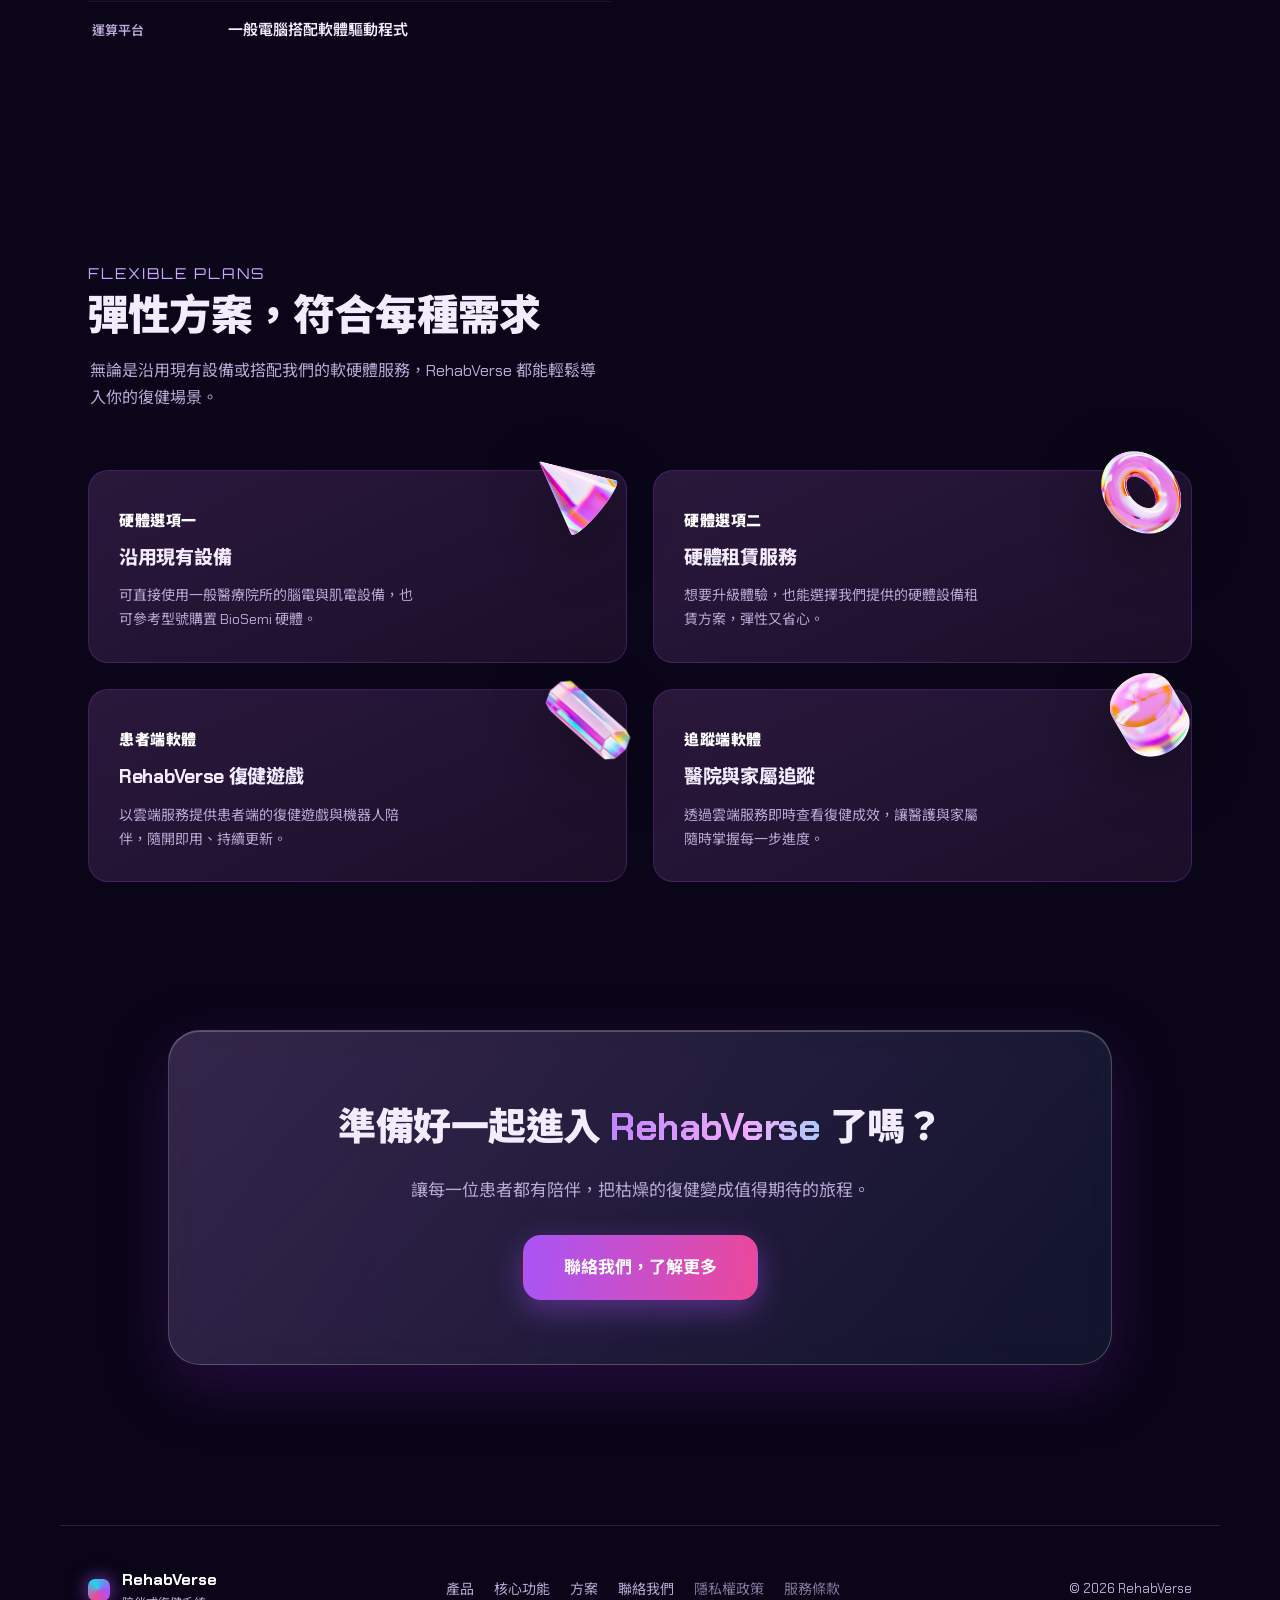
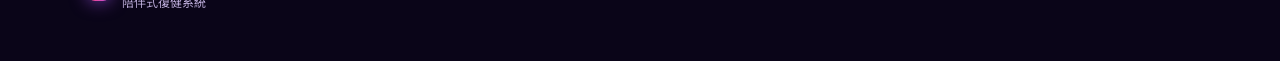
==== commit 0008b6f0: "Replace fonts with tech-style (Chakra Petch + Orbitron)" ====
--- a/index.html
+++ b/index.html
@@ -18,7 +18,7 @@
   <link rel="icon" href="data:image/svg+xml,%3Csvg xmlns='http://www.w3.org/2000/svg' viewBox='0 0 32 32'%3E%3Cdefs%3E%3ClinearGradient id='g' x1='0' y1='0' x2='1' y2='1'%3E%3Cstop offset='0' stop-color='%23a855f7'/%3E%3Cstop offset='.5' stop-color='%23ec4899'/%3E%3Cstop offset='1' stop-color='%2322d3ee'/%3E%3C/linearGradient%3E%3C/defs%3E%3Crect width='32' height='32' rx='8' fill='url(%23g)'/%3E%3Ctext x='16' y='22' font-family='Space Grotesk,Arial' font-size='15' font-weight='700' fill='white' text-anchor='middle'%3ER%3C/text%3E%3C/svg%3E" />
   <link rel="preconnect" href="https://fonts.googleapis.com" />
   <link rel="preconnect" href="https://fonts.gstatic.com" crossorigin />
-  <link href="https://fonts.googleapis.com/css2?family=Noto+Sans+TC:wght@300;400;500;700;900&family=Space+Grotesk:wght@400;500;700&family=Instrument+Serif:ital@0;1&display=swap" rel="stylesheet" />
+  <link href="https://fonts.googleapis.com/css2?family=Noto+Sans+TC:wght@400;500;700;900&family=Orbitron:wght@500;700;900&family=Chakra+Petch:wght@400;500;600;700&display=swap" rel="stylesheet" />
   <link rel="stylesheet" href="styles.css" />
 </head>
 <body>
--- a/styles.css
+++ b/styles.css
@@ -15,7 +15,7 @@
 *{box-sizing:border-box;margin:0;padding:0}
 html{scroll-behavior:smooth}
 body{
-  font-family:"Noto Sans TC","Space Grotesk",system-ui,sans-serif;
+  font-family:"Chakra Petch","Noto Sans TC",system-ui,sans-serif;
   color:var(--text);
   background:#0a0518;
   background-image:
@@ -181,7 +181,7 @@
 .hero{position:relative;z-index:1;max-width:1160px;margin:0 auto;padding:64px 28px 48px;min-height:calc(100dvh - 64px);display:flex;align-items:center}
 .hero-grid{display:grid;grid-template-columns:1.05fr .95fr;gap:40px;align-items:center;width:100%}
 .eyebrow{color:#d8b4fe;font-weight:700;letter-spacing:2px;font-size:13px;text-transform:uppercase;margin-bottom:16px}
-.headline{font-size:58px;line-height:1.06;font-weight:900;letter-spacing:-1px}
+.headline{font-family:"Chakra Petch","Noto Sans TC",sans-serif;font-size:58px;line-height:1.1;font-weight:700;letter-spacing:1px}
 .hero-sub{margin:24px 0 30px;color:var(--muted);font-size:17px;max-width:520px}
 .hero-sub strong{color:#fff}
 .hero-actions{display:flex;gap:14px;flex-wrap:wrap}
@@ -199,7 +199,7 @@
 .product-card{position:absolute;background:var(--card);border:1px solid var(--card-brd);
   backdrop-filter:blur(14px);border-radius:var(--radius);box-shadow:0 20px 60px rgba(0,0,0,.4)}
 .main-shot{inset:60px 40px;display:flex;flex-direction:column;align-items:center;justify-content:center;gap:14px;text-align:center}
-.vr-figure{font-size:56px;font-weight:900;letter-spacing:2px;font-family:"Space Grotesk",sans-serif;background:linear-gradient(120deg,#c084fc,#67e8f9);-webkit-background-clip:text;background-clip:text;-webkit-text-fill-color:transparent;filter:drop-shadow(0 0 20px rgba(168,85,247,.6));animation:bob 5s ease-in-out infinite}
+.vr-figure{font-size:56px;font-weight:900;letter-spacing:2px;font-family:"Orbitron",sans-serif;background:linear-gradient(120deg,#c084fc,#67e8f9);-webkit-background-clip:text;background-clip:text;-webkit-text-fill-color:transparent;filter:drop-shadow(0 0 20px rgba(168,85,247,.6));animation:bob 5s ease-in-out infinite}
 @keyframes bob{0%,100%{transform:translateY(0)}50%{transform:translateY(-12px)}}
 .badge{position:absolute;top:16px;left:16px;font-size:11px;font-weight:700;padding:6px 12px;border-radius:999px;background:linear-gradient(100deg,#a855f7,#ec4899);color:#fff}
 .shot-label{color:var(--muted);font-weight:600;font-size:14px}
@@ -218,8 +218,8 @@
 
 /* section head */
 .section-head{max-width:660px;margin:0 0 58px}
-.tag{display:inline-block;font-family:"Instrument Serif",serif;font-style:italic;
-  font-size:19px;letter-spacing:0;text-transform:none;color:#c9a6ff;margin:0 0 6px 0;
+.tag{display:inline-block;font-family:"Orbitron",sans-serif;font-style:normal;
+  font-size:15px;letter-spacing:2px;text-transform:uppercase;color:#c9a6ff;margin:0 0 6px 0;
   padding:0;border:none;background:none}
 .section-head h2{font-weight:900;font-size:42px;
   letter-spacing:-.8px;line-height:1.12;margin-left:-1px}
@@ -234,7 +234,7 @@
 .gallery .shot:nth-child(1) .shot-img{height:440px;object-position:center 30%}
 .gallery .shot:nth-child(1) figcaption{font-size:16px;padding:18px 20px}
 .shot.big{grid-column:span 2;grid-row:span 2}
-.shot-visual{height:150px;display:flex;align-items:center;justify-content:center;font-size:26px;font-weight:800;letter-spacing:1px;font-family:"Space Grotesk",sans-serif;color:rgba(255,255,255,.92);text-shadow:0 2px 12px rgba(0,0,0,.3)}
+.shot-visual{height:150px;display:flex;align-items:center;justify-content:center;font-size:26px;font-weight:800;letter-spacing:1px;font-family:"Orbitron",sans-serif;color:rgba(255,255,255,.92);text-shadow:0 2px 12px rgba(0,0,0,.3)}
 .shot.big .shot-visual{height:100%;min-height:330px;font-size:40px}
 .v1{background:linear-gradient(135deg,#7c3aed,#ec4899)}
 .v2{background:linear-gradient(135deg,#6366f1,#a855f7)}
@@ -278,7 +278,7 @@
 .feat-item:nth-child(2){margin-left:44px}
 .feat-item:nth-child(3){margin-left:88px}
 .feat-item:nth-child(4){margin-left:132px}
-.feat-no{font-family:"Instrument Serif",serif;font-style:italic;font-weight:400;font-size:22px;
+.feat-no{font-family:"Orbitron",sans-serif;font-style:normal;font-weight:700;font-size:22px;
   color:#8a6bc9;flex:0 0 auto;min-width:34px;font-variant-numeric:tabular-nums}
 .feat-body h4{font-size:19px;font-weight:700;letter-spacing:-.3px;margin-bottom:8px}
 .feat-body p{color:var(--muted);font-size:14px;max-width:42ch}
@@ -292,7 +292,7 @@
 .arch-card{padding:8px 0}
 .arch-diagram{display:flex;align-items:flex-start;justify-content:space-between;gap:8px;flex-wrap:wrap;counter-reset:arch}
 .arch-node{background:none;border:none;border-radius:0;padding:0;text-align:left;min-width:auto;flex:1;min-width:140px;position:relative;counter-increment:arch}
-.arch-node::before{content:counter(arch,decimal-leading-zero);display:block;font-family:"Instrument Serif",serif;font-style:italic;font-size:34px;color:#8a6bc9;margin-bottom:8px}
+.arch-node::before{content:counter(arch,decimal-leading-zero);display:block;font-family:"Orbitron",sans-serif;font-style:normal;font-weight:700;font-size:34px;color:#8a6bc9;margin-bottom:8px}
 .arch-node b{display:block;font-size:16px}
 .arch-node span{color:var(--muted);font-size:12px}
 .arch-line{flex:0 0 auto;width:30px;height:1px;background:rgba(255,255,255,.18);position:relative;margin-top:52px}
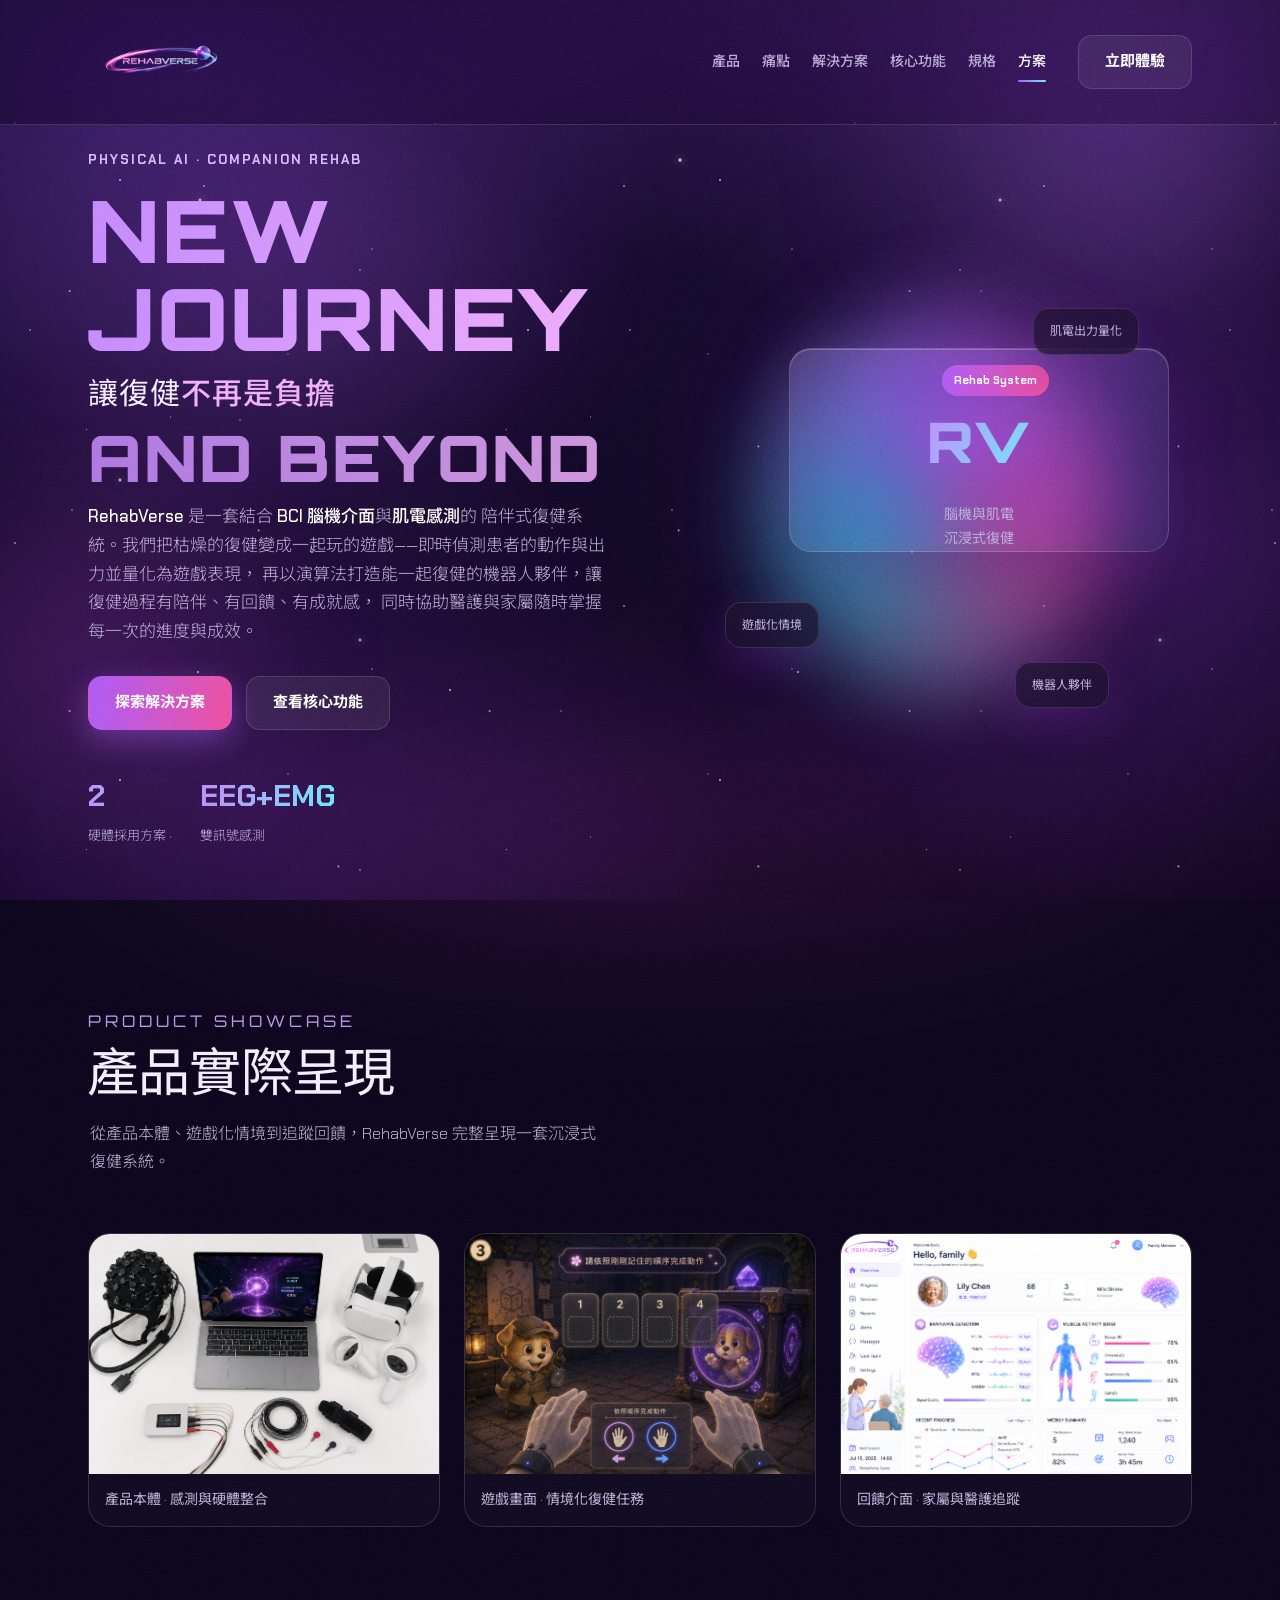
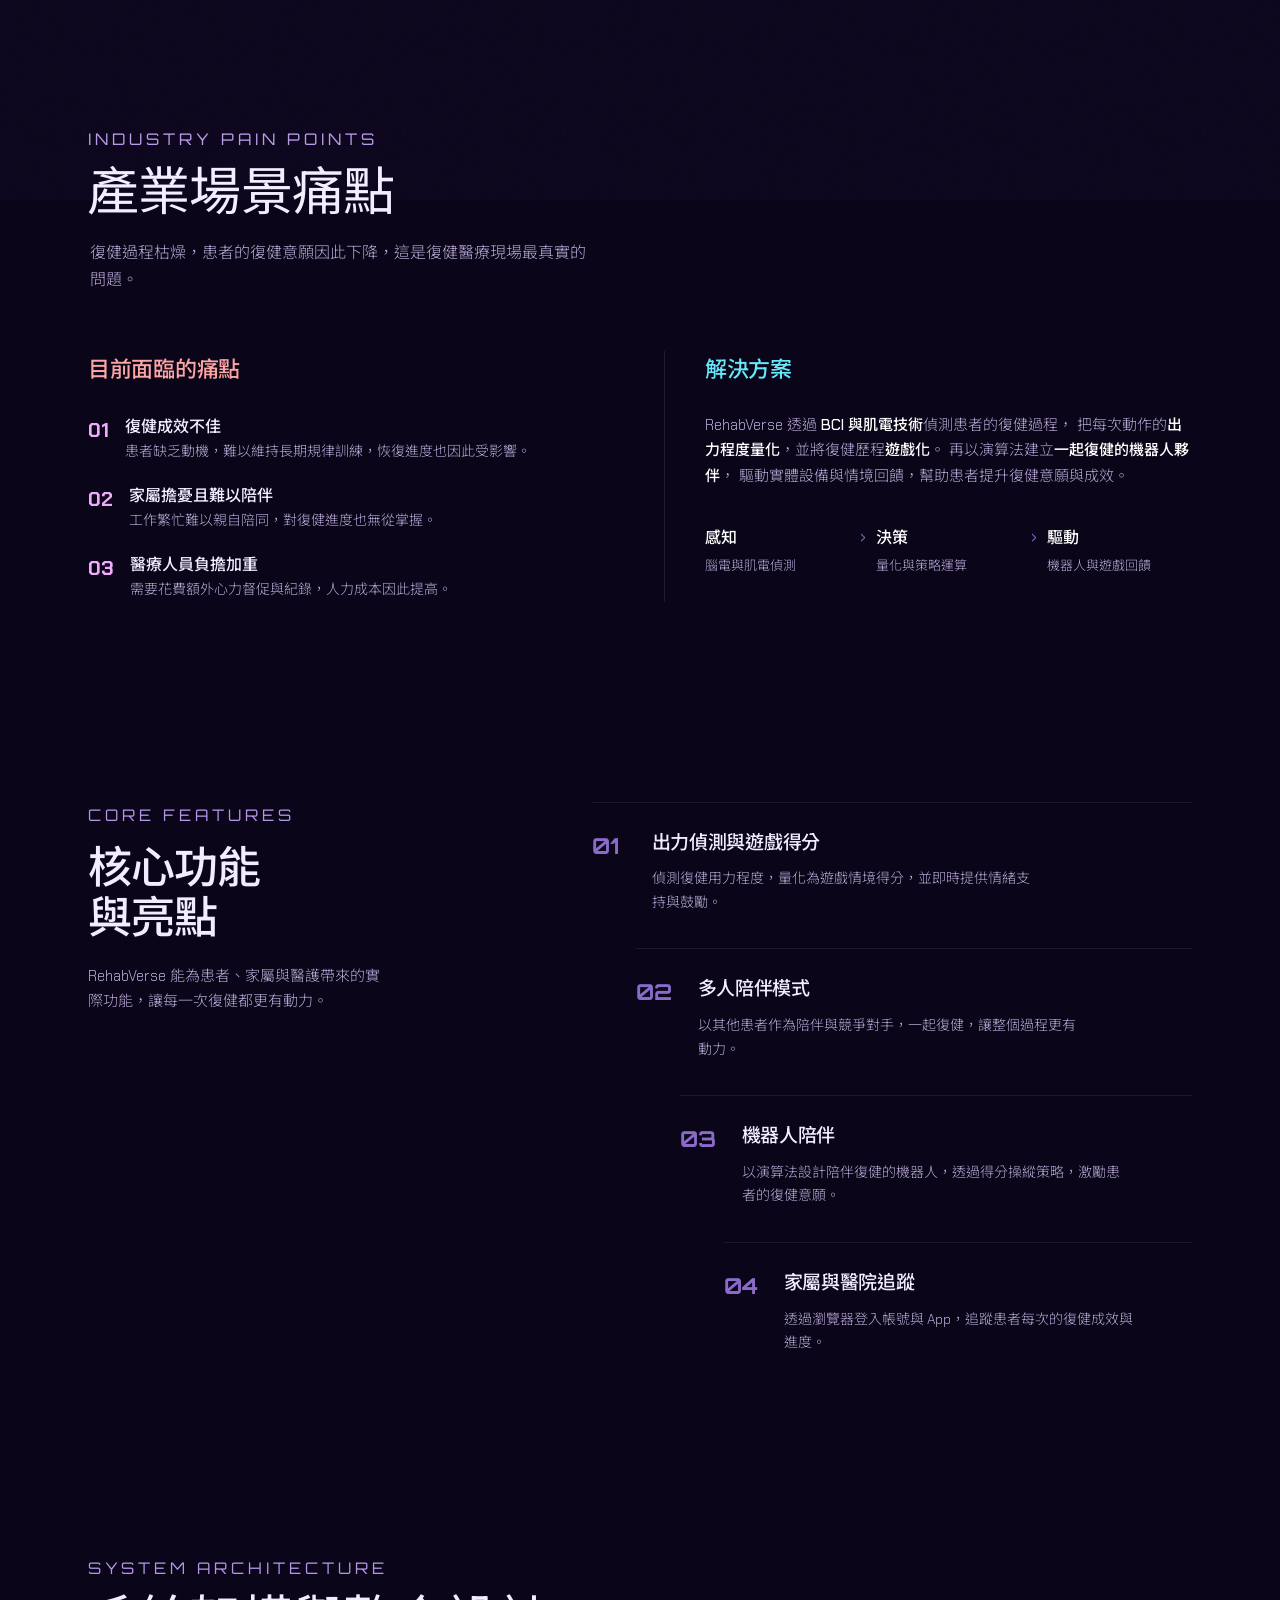
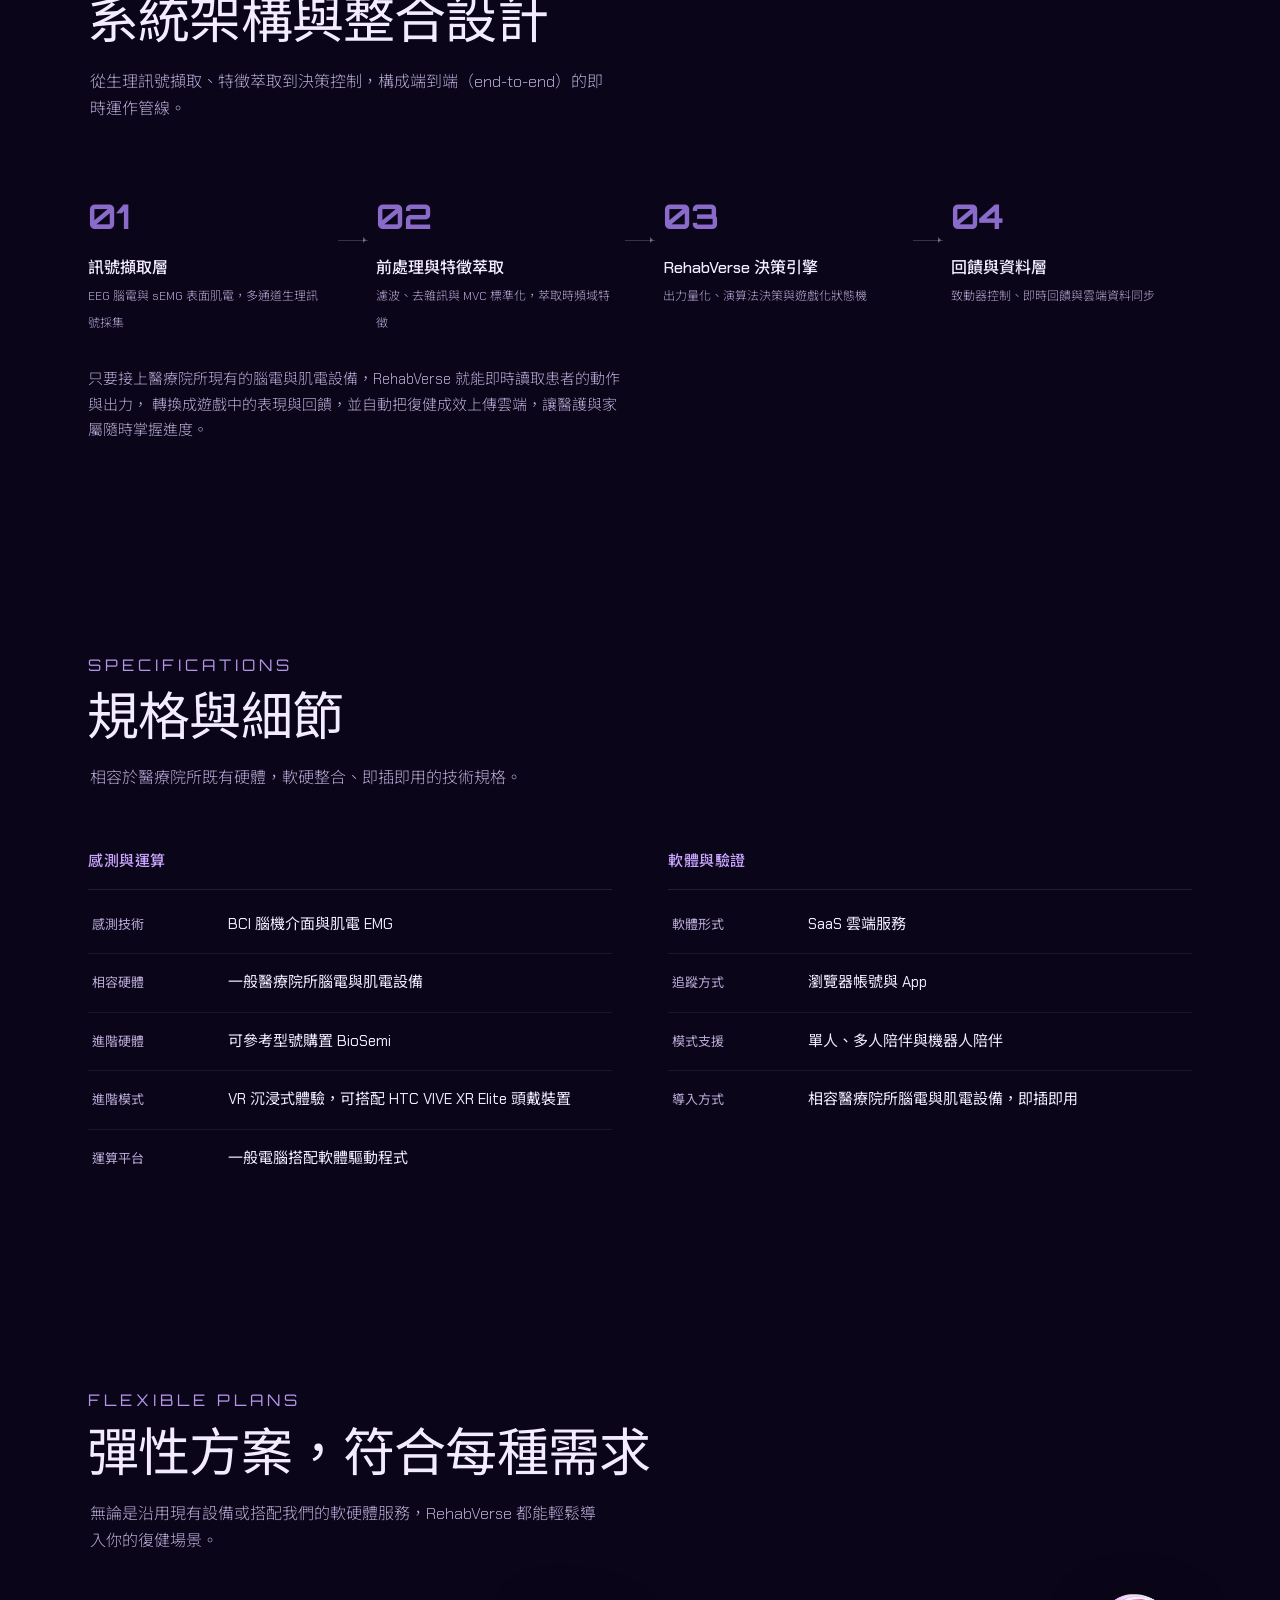
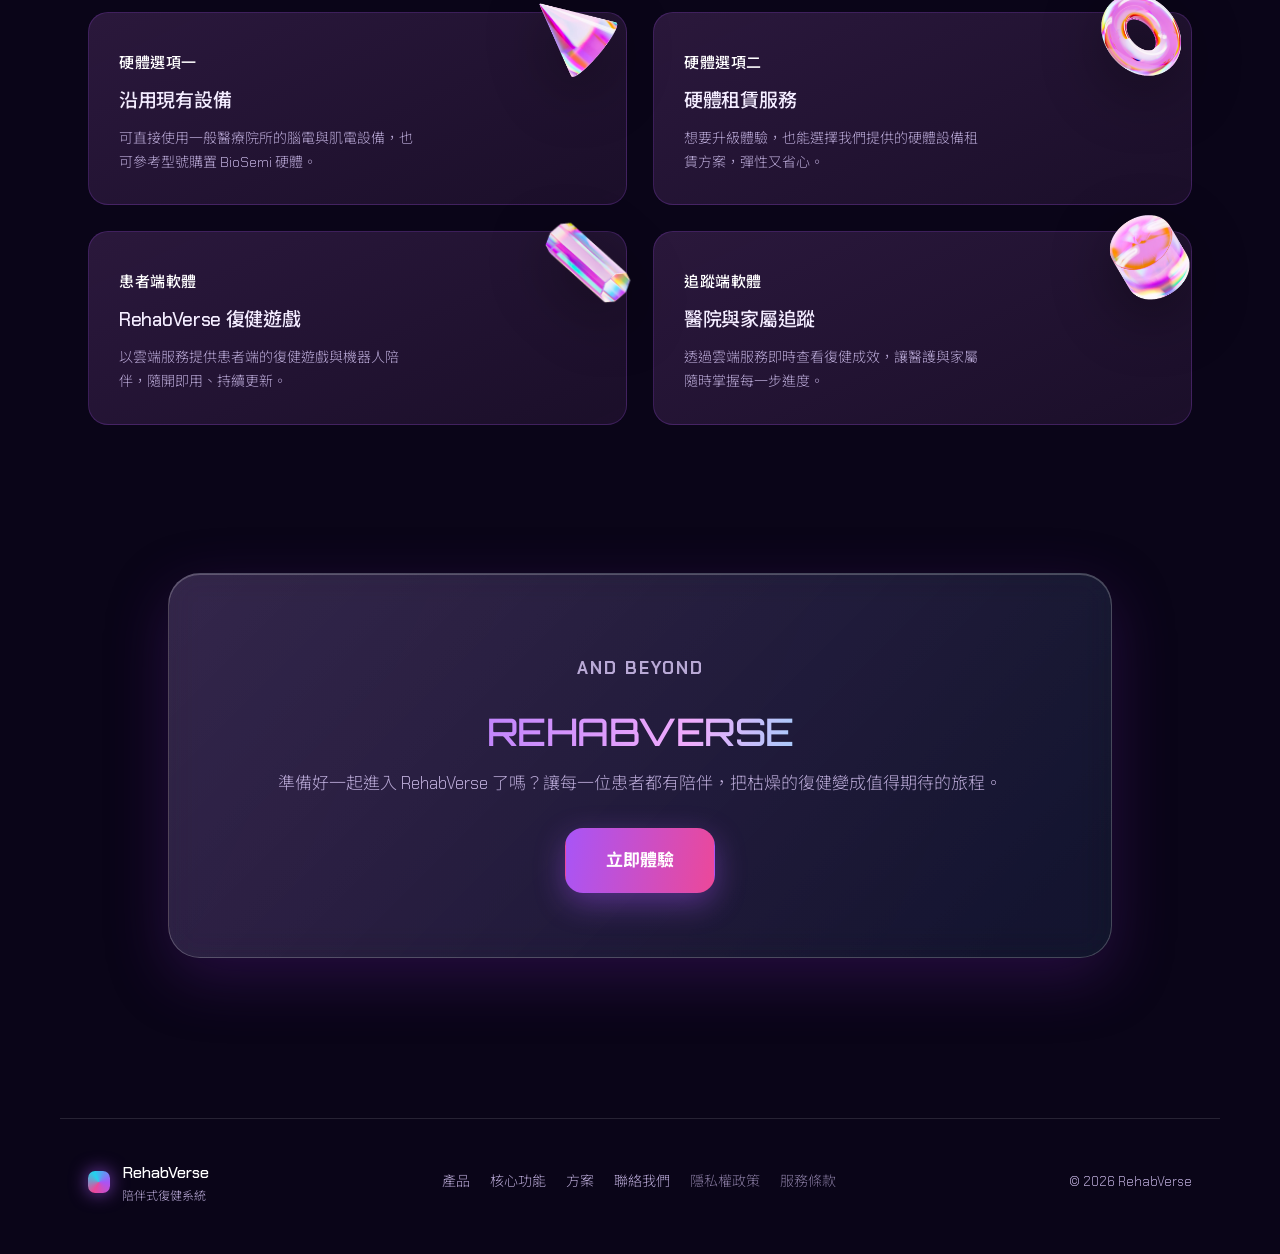
==== commit 4d4dace1: "更新故事互動：修正文字重疊、解鎖魔法箱才能翻頁、調整文案" ====
--- a/index.html
+++ b/index.html
@@ -18,7 +18,7 @@
   <link rel="icon" href="data:image/svg+xml,%3Csvg xmlns='http://www.w3.org/2000/svg' viewBox='0 0 32 32'%3E%3Cdefs%3E%3ClinearGradient id='g' x1='0' y1='0' x2='1' y2='1'%3E%3Cstop offset='0' stop-color='%23a855f7'/%3E%3Cstop offset='.5' stop-color='%23ec4899'/%3E%3Cstop offset='1' stop-color='%2322d3ee'/%3E%3C/linearGradient%3E%3C/defs%3E%3Crect width='32' height='32' rx='8' fill='url(%23g)'/%3E%3Ctext x='16' y='22' font-family='Space Grotesk,Arial' font-size='15' font-weight='700' fill='white' text-anchor='middle'%3ER%3C/text%3E%3C/svg%3E" />
   <link rel="preconnect" href="https://fonts.googleapis.com" />
   <link rel="preconnect" href="https://fonts.gstatic.com" crossorigin />
-  <link href="https://fonts.googleapis.com/css2?family=Noto+Sans+TC:wght@400;500;700;900&family=Orbitron:wght@500;700;900&family=Chakra+Petch:wght@400;500;600;700&display=swap" rel="stylesheet" />
+  <link href="https://fonts.googleapis.com/css2?family=Noto+Sans+TC:wght@200;300;400;500;700;900&family=Orbitron:wght@500;700;900&family=Chakra+Petch:wght@300;400;500;600;700&display=swap" rel="stylesheet" />
   <link rel="stylesheet" href="styles.css" />
 </head>
 <body>
@@ -56,8 +56,7 @@
   <header class="nav">
     <div class="nav-inner">
       <a href="#top" class="logo">
-        <span class="logo-mark"></span>
-        RehabVerse
+        <img class="logo-img" src="logo.png" alt="RehabVerse" />
       </a>
       <nav class="nav-links" aria-label="主要導覽">
         <a href="#product">產品</a>
@@ -76,16 +75,17 @@
   <section class="hero" id="top">
     <div class="hero-grid">
       <div class="hero-copy">
-        <p class="eyebrow">Physical AI 陪伴式復健系統</p>
-        <h1 class="headline">
-          讓復健<br />
-          <span class="grad-text">不再枯燥</span><br />
-          的宇宙
+        <p class="eyebrow">Physical AI · Companion Rehab</p>
+        <h1 class="hero-display">
+          <span class="hd-en">NEW JOURNEY</span>
+          <span class="hd-zh">讓復健<em>不再是負擔</em></span>
+          <span class="hd-en hd-en-2">AND&nbsp;BEYOND</span>
         </h1>
         <p class="hero-sub">
-          RehabVerse 結合 <strong>BCI 腦機介面</strong>與<strong>肌電感測</strong>，
-          把每次復健動作量化並轉化為遊戲，打造能一起復健的機器人夥伴，
-          幫助患者提升復健意願與成效。
+          <strong>RehabVerse</strong> 是一套結合 <strong>BCI 腦機介面</strong>與<strong>肌電感測</strong>的
+          陪伴式復健系統。我們把枯燥的復健變成一起玩的遊戲——即時偵測患者的動作與出力並量化為遊戲表現，
+          再以演算法打造能一起復健的機器人夥伴，讓復健過程有陪伴、有回饋、有成就感，
+          同時協助醫護與家屬隨時掌握每一次的進度與成效。
         </p>
         <div class="hero-actions">
           <a href="#solution" class="btn btn-primary">探索解決方案</a>
@@ -127,7 +127,7 @@
         <figcaption>產品本體 · 感測與硬體整合</figcaption>
       </figure>
       <figure class="shot">
-        <img class="shot-img" src="game.png" alt="遊戲化復健畫面" />
+        <img class="shot-img" src="3.png" alt="遊戲化復健畫面" />
         <figcaption>遊戲畫面 · 情境化復健任務</figcaption>
       </figure>
       <figure class="shot">
@@ -321,9 +321,10 @@
   <!-- CTA -->
   <section class="cta" id="contact">
     <div class="cta-inner">
-      <h2>準備好一起進入 <span class="grad-text">RehabVerse</span> 了嗎？</h2>
-      <p>讓每一位患者都有陪伴，把枯燥的復健變成值得期待的旅程。</p>
-      <a href="mailto:hello@rehabverse.ai" class="btn btn-primary big">聯絡我們，了解更多</a>
+      <p class="eyebrow">And Beyond</p>
+      <h2 class="cta-display"><span class="grad-text">REHABVERSE</span></h2>
+      <p>準備好一起進入 RehabVerse 了嗎？讓每一位患者都有陪伴，把枯燥的復健變成值得期待的旅程。</p>
+      <a href="story.html" class="btn btn-primary big">立即體驗</a>
     </div>
   </section>
   </main>
--- a/styles.css
+++ b/styles.css
@@ -17,6 +17,7 @@
 body{
   font-family:"Chakra Petch","Noto Sans TC",system-ui,sans-serif;
   color:var(--text);
+  font-weight:300;
   background:#0a0518;
   background-image:
     radial-gradient(1100px 700px at 78% -10%, rgba(168,85,247,.28), transparent 60%),
@@ -137,6 +138,13 @@
 h1,h2,h3,h4{text-wrap:balance}
 p{text-wrap:pretty}
 
+/* keep Chinese text lighter — Noto Sans TC 700+ looks too heavy */
+h1,h2,h3,h4,h5,b,strong{font-weight:400}
+.col-title,.feat-body h4,.spec-group-title,.biz-cell h4,.flow-step span,
+.pain-list b,.hero-sub strong,.sol-lead b,.footer-brand b{font-weight:500}
+/* soften Chinese bold weight — 700 default looks too heavy */
+b,strong,h1,h2,h3,h4,h5{font-weight:500}
+
 /* background orbs — toned down, fewer, desaturated */
 .bg-orbs{position:fixed;inset:0;z-index:0;pointer-events:none;overflow:hidden}
 .orb{position:absolute;border-radius:50%;filter:blur(90px);opacity:.4;animation:float 22s ease-in-out infinite}
@@ -148,6 +156,7 @@
 
 /* layout helpers */
 .section{position:relative;z-index:1;max-width:1160px;margin:0 auto;padding:92px 28px 108px}
+#product{padding-top:160px;margin-top:0}
 .grad-text{
   background:linear-gradient(100deg,#c084fc,#f0abfc,#67e8f9);
   -webkit-background-clip:text;background-clip:text;-webkit-text-fill-color:transparent;
@@ -158,6 +167,7 @@
   background:rgba(12,4,22,.55);border-bottom:1px solid var(--card-brd)}
 .nav-inner{max-width:1160px;margin:0 auto;display:flex;align-items:center;gap:24px;padding:14px 28px}
 .logo{display:flex;align-items:center;gap:10px;font-weight:900;font-size:20px;color:#fff;text-decoration:none;letter-spacing:.5px}
+.logo-img{height:96px;width:auto;display:block}
 .logo-mark{width:22px;height:22px;border-radius:7px;background:conic-gradient(from 90deg,#a855f7,#ec4899,#22d3ee,#a855f7);box-shadow:0 0 18px rgba(168,85,247,.7)}
 .nav-links{display:flex;gap:22px;margin-left:auto}
 .nav-links a{color:var(--muted);text-decoration:none;font-size:14px;font-weight:500;transition:.2s;position:relative;padding:4px 0}
@@ -178,11 +188,25 @@
 .btn.big{padding:17px 40px;font-size:17px;border-radius:18px}
 
 /* HERO */
-.hero{position:relative;z-index:1;max-width:1160px;margin:0 auto;padding:64px 28px 48px;min-height:calc(100dvh - 64px);display:flex;align-items:center}
+.hero{position:relative;z-index:1;max-width:1160px;margin:0 auto;padding:24px 28px 0;min-height:auto;display:flex;align-items:flex-start}
 .hero-grid{display:grid;grid-template-columns:1.05fr .95fr;gap:40px;align-items:center;width:100%}
 .eyebrow{color:#d8b4fe;font-weight:700;letter-spacing:2px;font-size:13px;text-transform:uppercase;margin-bottom:16px}
-.headline{font-family:"Chakra Petch","Noto Sans TC",sans-serif;font-size:58px;line-height:1.1;font-weight:700;letter-spacing:1px}
-.hero-sub{margin:24px 0 30px;color:var(--muted);font-size:17px;max-width:520px}
+.headline{font-family:"Chakra Petch","Noto Sans TC",sans-serif;font-size:46px;line-height:1.2;font-weight:300;letter-spacing:.5px}
+
+/* Simular-style oversized hero display headline */
+.hero-display{margin:14px 0 4px;line-height:1.02}
+.hero-display .hd-en{display:block;font-family:"Orbitron",sans-serif;font-weight:900;
+  font-size:clamp(40px,7vw,86px);letter-spacing:2px;text-transform:uppercase;
+  background:linear-gradient(100deg,#c084fc,#f0abfc,#67e8f9);
+  -webkit-background-clip:text;background-clip:text;-webkit-text-fill-color:transparent;
+  background-size:200% auto;animation:holo-shift 6s linear infinite}
+.hero-display .hd-en-2{opacity:.85;font-size:clamp(30px,5vw,64px)}
+.hero-display .hd-zh{display:block;font-family:"Chakra Petch","Noto Sans TC",sans-serif;
+  font-weight:400;font-size:clamp(20px,2.4vw,30px);letter-spacing:1px;color:var(--text);
+  margin:10px 0;line-height:1.4}
+.hero-display .hd-zh em{font-style:normal;color:#f0abfc;font-weight:500}
+.hero-logo{display:block;width:min(420px,80%);max-width:100%;height:auto;margin:0 0 4px;filter:drop-shadow(0 8px 30px rgba(168,85,247,.35))}
+.hero-sub{margin:12px 0 30px;color:var(--muted);font-size:17px;max-width:520px}
 .hero-sub strong{color:#fff}
 .hero-actions{display:flex;gap:14px;flex-wrap:wrap}
 .hero-stats{display:flex;gap:34px;margin-top:40px}
@@ -202,37 +226,34 @@
 .vr-figure{font-size:56px;font-weight:900;letter-spacing:2px;font-family:"Orbitron",sans-serif;background:linear-gradient(120deg,#c084fc,#67e8f9);-webkit-background-clip:text;background-clip:text;-webkit-text-fill-color:transparent;filter:drop-shadow(0 0 20px rgba(168,85,247,.6));animation:bob 5s ease-in-out infinite}
 @keyframes bob{0%,100%{transform:translateY(0)}50%{transform:translateY(-12px)}}
 .badge{position:absolute;top:16px;left:16px;font-size:11px;font-weight:700;padding:6px 12px;border-radius:999px;background:linear-gradient(100deg,#a855f7,#ec4899);color:#fff}
-.shot-label{color:var(--muted);font-weight:600;font-size:14px}
-.float-shot{padding:12px 16px;display:flex;align-items:center;gap:8px;font-size:22px;font-weight:700;
+.shot-label{color:var(--muted);font-weight:400;font-size:14px}
+.float-shot{padding:12px 16px;display:flex;align-items:center;gap:8px;font-size:22px;font-weight:500;
   background:rgba(26,14,44,.72);border:1px solid rgba(255,255,255,.1);border-radius:16px;
   box-shadow:0 14px 40px rgba(88,28,135,.4);animation:bob 6s ease-in-out infinite}
-.float-shot span{font-size:12px;color:var(--muted);font-weight:600}
+.float-shot span{font-size:12px;color:var(--muted);font-weight:400}
 .shot-a{top:20px;right:-10px;animation-delay:-1s}
 .shot-b{bottom:60px;left:-24px;animation-delay:-2.5s}
 .shot-c{bottom:0;right:20px;animation-delay:-4s}
 @media(max-width:900px){
   .hero-grid{grid-template-columns:1fr}
-  .headline{font-size:42px}
+  .headline{font-size:34px}
   .product-stage{margin-top:20px;width:320px;height:360px}
 }
 
 /* section head */
 .section-head{max-width:660px;margin:0 0 58px}
 .tag{display:inline-block;font-family:"Orbitron",sans-serif;font-style:normal;
-  font-size:15px;letter-spacing:2px;text-transform:uppercase;color:#c9a6ff;margin:0 0 6px 0;
-  padding:0;border:none;background:none}
-.section-head h2{font-weight:900;font-size:42px;
-  letter-spacing:-.8px;line-height:1.12;margin-left:-1px}
+  font-size:16px;letter-spacing:4px;text-transform:uppercase;color:#c9a6ff;margin:0 0 10px 0;
+  padding:0;border:none;background:none;opacity:.9}
+.section-head h2{font-weight:400;font-size:clamp(30px,4.5vw,52px);
+  letter-spacing:-.8px;line-height:1.1;margin-left:-1px}
 .section-head p{margin-top:18px;color:var(--muted);max-width:52ch;font-size:16px;padding-left:2px}
 
 /* gallery — tidy layout, product hero on top */
-.gallery{display:grid;grid-template-columns:repeat(2,1fr);gap:24px}
+.gallery{display:grid;grid-template-columns:repeat(3,1fr);gap:24px}
 .shot{border-radius:var(--radius);overflow:hidden;background:rgba(255,255,255,.02);border:1px solid var(--card-brd);transition:transform .3s}
 .shot:hover{transform:translateY(-6px)}
 .shot-img{display:block;width:100%;height:240px;object-fit:cover;object-position:center top}
-.gallery .shot:nth-child(1){grid-column:1 / -1}
-.gallery .shot:nth-child(1) .shot-img{height:440px;object-position:center 30%}
-.gallery .shot:nth-child(1) figcaption{font-size:16px;padding:18px 20px}
 .shot.big{grid-column:span 2;grid-row:span 2}
 .shot-visual{height:150px;display:flex;align-items:center;justify-content:center;font-size:26px;font-weight:800;letter-spacing:1px;font-family:"Orbitron",sans-serif;color:rgba(255,255,255,.92);text-shadow:0 2px 12px rgba(0,0,0,.3)}
 .shot.big .shot-visual{height:100%;min-height:330px;font-size:40px}
@@ -241,18 +262,17 @@
 .v3{background:linear-gradient(135deg,#a855f7,#22d3ee)}
 .v4{background:linear-gradient(135deg,#ec4899,#f59e0b)}
 .v5{background:linear-gradient(135deg,#22d3ee,#6366f1)}
-.shot figcaption{padding:14px 16px;font-size:14px;font-weight:600;color:var(--muted)}
+.shot figcaption{padding:14px 16px;font-size:14px;font-weight:400;color:var(--muted)}
 @media(max-width:800px){
   .gallery{grid-template-columns:1fr}
-  .gallery .shot:nth-child(1){grid-column:1}
-  .shot-img,.gallery .shot:nth-child(1) .shot-img{height:220px}
+  .shot-img{height:220px}
 }
 
 /* split pain/solution */
 .split{display:grid;grid-template-columns:1fr 1fr;gap:48px}
 .pain-col,.solution-col{padding:0}
 .solution-col{padding-left:40px;border-left:1px solid rgba(255,255,255,.09)}
-.col-title{font-weight:800;font-size:22px;margin-bottom:24px;letter-spacing:-.3px}
+.col-title{font-weight:500;font-size:22px;margin-bottom:24px;letter-spacing:-.3px}
 .col-title.pain{color:#fca5a5}
 .col-title.sol{color:#67e8f9}
 .pain-list{list-style:none;display:flex;flex-direction:column;gap:18px}
@@ -264,14 +284,14 @@
 .sol-lead b{color:#fff}
 .flow{display:flex;align-items:baseline;gap:10px;margin-top:30px;flex-wrap:wrap}
 .flow-step{flex:1;min-width:110px;background:none;border:none;padding:0;text-align:left;font-size:13px;color:var(--muted)}
-.flow-step span{display:block;font-weight:800;color:#fff;font-size:16px;margin-bottom:4px}
+.flow-step span{display:block;font-weight:500;color:#fff;font-size:16px;margin-bottom:4px}
 .flow i{color:#8a6bc9;font-size:20px;font-style:normal}
 @media(max-width:800px){.split{grid-template-columns:1fr;gap:36px}.solution-col{padding-left:0;border-left:none;border-top:1px solid rgba(255,255,255,.09);padding-top:36px}}
 
 /* features — left intro + right numbered list, staggered indent */
 .feat-split{display:grid;grid-template-columns:0.85fr 1.15fr;gap:60px;align-items:start}
 .feat-intro{position:sticky;top:100px}
-.feat-intro h2{font-weight:900;font-size:44px;line-height:1.08;letter-spacing:-1px;margin-top:4px}
+.feat-intro h2{font-weight:500;font-size:44px;line-height:1.15;letter-spacing:-1px;margin-top:4px}
 .feat-intro p{margin-top:20px;color:var(--muted);font-size:15px;max-width:34ch}
 .feat-list{list-style:none;counter-reset:feat;display:flex;flex-direction:column;gap:34px}
 .feat-item{display:flex;gap:26px;align-items:flex-start;padding-top:24px;border-top:1px solid rgba(255,255,255,.08)}
@@ -280,7 +300,7 @@
 .feat-item:nth-child(4){margin-left:132px}
 .feat-no{font-family:"Orbitron",sans-serif;font-style:normal;font-weight:700;font-size:22px;
   color:#8a6bc9;flex:0 0 auto;min-width:34px;font-variant-numeric:tabular-nums}
-.feat-body h4{font-size:19px;font-weight:700;letter-spacing:-.3px;margin-bottom:8px}
+.feat-body h4{font-size:19px;font-weight:500;letter-spacing:-.3px;margin-bottom:8px}
 .feat-body p{color:var(--muted);font-size:14px;max-width:42ch}
 @media(max-width:860px){
   .feat-split{grid-template-columns:1fr;gap:40px}
@@ -302,14 +322,14 @@
 
 /* specs — grouped technical spec sheet */
 .spec-sheet{display:grid;grid-template-columns:1fr 1fr;gap:56px}
-.spec-group-title{font-weight:800;font-size:15px;letter-spacing:.5px;color:#c9a6ff;
+.spec-group-title{font-weight:500;font-size:15px;letter-spacing:.5px;color:#c9a6ff;
   padding-bottom:14px;margin-bottom:6px;border-bottom:1px solid rgba(255,255,255,.1)}
 .spec-list{display:flex;flex-direction:column}
 .spec-row{display:grid;grid-template-columns:118px 1fr;gap:18px;align-items:baseline;
   padding:16px 4px;border-bottom:1px solid rgba(255,255,255,.07)}
 .spec-row:last-child{border-bottom:none}
-.spec-row dt{color:var(--muted);font-size:13px;font-weight:600}
-.spec-row dd{font-weight:600;font-size:15px;color:var(--text)}
+.spec-row dt{color:var(--muted);font-size:13px;font-weight:400}
+.spec-row dd{font-weight:400;font-size:15px;color:var(--text)}
 @media(max-width:760px){.spec-sheet{grid-template-columns:1fr;gap:36px}}
 
 /* business — 2×2 cards with 3D shapes (per reference) */
@@ -320,8 +340,8 @@
 .biz-cell:hover{transform:translateY(-5px);border-color:rgba(168,85,247,.5)}
 .biz-shape{position:absolute;top:-34px;right:-14px;width:120px;height:120px;object-fit:contain;
   filter:drop-shadow(0 18px 30px rgba(0,0,0,.4));pointer-events:none;z-index:2}
-.biz-q{display:block;font-weight:900;font-size:15px;color:#fff;margin-bottom:8px;letter-spacing:.5px}
-.biz-cell h4{font-size:19px;font-weight:800;margin-bottom:10px;letter-spacing:-.3px}
+.biz-q{display:block;font-weight:500;font-size:15px;color:#fff;margin-bottom:8px;letter-spacing:.5px}
+.biz-cell h4{font-size:19px;font-weight:500;margin-bottom:10px;letter-spacing:-.3px}
 .biz-cell p{color:var(--muted);font-size:14px;line-height:1.7;max-width:34ch}
 @media(max-width:820px){.biz-grid{grid-template-columns:1fr}.biz-shape{width:96px;height:96px;top:-28px}}
 
@@ -329,7 +349,9 @@
 .cta{position:relative;z-index:1;max-width:1000px;margin:40px auto 0;padding:0 28px 100px}
 .cta-inner{background:linear-gradient(160deg,rgba(120,70,160,.22),rgba(150,60,110,.12));border:1px solid rgba(168,85,247,.35);border-radius:32px;padding:64px 40px;text-align:center;position:relative;overflow:hidden}
 .cta-inner > *{position:relative;z-index:1}
-.cta-inner h2{font-size:38px;font-weight:900;letter-spacing:-.5px}
+.cta-inner h2{font-size:38px;font-weight:500;letter-spacing:-.5px}
+.cta-display{font-family:"Orbitron",sans-serif;font-weight:900;letter-spacing:4px;
+  font-size:clamp(38px,8vw,96px);line-height:1;text-transform:uppercase;margin:6px 0 18px}
 .cta-inner p{color:var(--muted);margin:16px 0 30px;font-size:17px}
 
 /* footer */
@@ -506,4 +528,79 @@
 }
 .main-shot:hover::before{opacity:1}
 
-
+/* ============================================================
+   USER STORY PAGE
+   ============================================================ */
+.story{position:relative;z-index:1;max-width:900px;margin:0 auto;padding:60px 28px 90px;text-align:center}
+.story-head{margin-bottom:36px}
+.story-title{font-family:"Chakra Petch","Noto Sans TC",sans-serif;font-size:44px;font-weight:400;letter-spacing:1px;margin:6px 0 0}
+.story-lead{color:var(--muted);font-size:16px;margin-top:14px}
+
+.story-viewer{display:flex;align-items:center;justify-content:center;gap:16px}
+.story-card{flex:1;max-width:720px;border-radius:24px;overflow:hidden;
+  background:rgba(255,255,255,.03);border:1px solid var(--card-brd);
+  box-shadow:0 24px 70px rgba(0,0,0,.45)}
+.story-card.fade{animation:story-fade .5s cubic-bezier(.2,.7,.3,1)}
+@keyframes story-fade{from{opacity:0;transform:translateY(12px)}to{opacity:1;transform:none}}
+.story-imgwrap{width:100%;aspect-ratio:16/10;background:#120a24;overflow:hidden;position:relative;
+  transform-style:preserve-3d;will-change:transform}
+.story-img{width:100%;height:100%;object-fit:cover;display:block}
+
+/* 第三頁互動：把畫面往左/右掰來輸入方向 */
+.story-imgwrap.grabbing{cursor:grabbing}
+.story-imgwrap.springback{transition:transform .4s cubic-bezier(.34,1.56,.64,1)}
+.story-game{position:absolute;inset:0;pointer-events:none}
+.story-game .game-arrow{position:absolute;top:50%;transform:translateY(-50%);
+  font-size:44px;color:rgba(255,255,255,.35);transition:color .2s,transform .2s,text-shadow .2s;
+  text-shadow:0 0 0 transparent}
+.game-arrow.left{left:18px}
+.game-arrow.right{right:18px}
+.game-arrow.active{color:#67e8f9;transform:translateY(-50%) scale(1.4);text-shadow:0 0 18px rgba(103,232,249,.8)}
+.game-arrow.flash{color:#86efac;transform:translateY(-50%) scale(1.5);text-shadow:0 0 22px rgba(134,239,172,.9)}
+
+.game-bottom{position:absolute;left:0;right:0;bottom:0;padding:20px 18px 22px;
+  display:flex;flex-direction:column;align-items:center;gap:12px;
+  background:linear-gradient(0deg,rgba(12,4,22,.96) 55%,rgba(12,4,22,.55) 80%,transparent);
+  text-align:center}
+.game-hint{font-size:15px;letter-spacing:1px;color:#fff;margin:0;
+  text-shadow:0 2px 8px rgba(0,0,0,.9)}
+.game-slots{display:flex;gap:12px;justify-content:center}
+.game-slots .slot{width:48px;height:56px;border-radius:12px;border:2px solid rgba(255,255,255,.22);
+  background:rgba(18,10,36,.7);display:flex;align-items:center;justify-content:center;
+  font-size:26px;font-weight:700;color:#fff;transition:transform .2s,border-color .25s,background .25s}
+.game-slots .slot.done{border-color:#67e8f9;background:rgba(103,232,249,.22);transform:translateY(-3px)}
+.game-result{min-height:22px;margin:0;font-size:15px;font-weight:600;
+  text-shadow:0 2px 8px rgba(0,0,0,.9)}
+.game-result.success{color:#86efac}
+.game-result.fail{color:#fca5a5}
+/* 提示玩家可拖曳 */
+.story-imgwrap:has(.story-game:not([hidden])){cursor:grab}
+.story-caption{padding:26px 28px 30px}
+.story-chapter{display:inline-block;font-family:"Orbitron",sans-serif;font-size:13px;letter-spacing:2px;
+  text-transform:uppercase;color:#c9a6ff;margin-bottom:12px}
+.story-text{color:var(--text);font-size:19px;line-height:1.9;font-weight:300;max-width:44ch;margin:0 auto}
+
+.story-nav{flex:0 0 auto;width:52px;height:52px;border-radius:50%;cursor:pointer;
+  background:rgba(255,255,255,.06);border:1px solid var(--card-brd);color:#fff;font-size:26px;line-height:1;
+  transition:transform .2s,background .25s,opacity .2s}
+.story-nav:hover{background:rgba(255,255,255,.14);transform:scale(1.08)}
+.story-nav:disabled{opacity:.25;cursor:not-allowed}
+
+.story-dots{display:flex;justify-content:center;gap:10px;margin:26px 0 0}
+.story-dot{width:10px;height:10px;border-radius:50%;border:none;cursor:pointer;padding:0;
+  background:rgba(255,255,255,.22);transition:transform .2s,background .25s}
+.story-dot.active{background:linear-gradient(100deg,#c084fc,#67e8f9);transform:scale(1.3)}
+
+.story-actions{display:flex;align-items:center;justify-content:center;gap:20px;margin-top:30px}
+.story-count{color:var(--muted);font-size:15px;font-variant-numeric:tabular-nums;min-width:56px}
+.story-count b{color:#fff;font-size:18px}
+.btn:disabled{opacity:.35;cursor:not-allowed;transform:none !important}
+
+@media(max-width:640px){
+  .story-nav{display:none}
+  .story-title{font-size:34px}
+  .story-text{font-size:17px}
+}
+
+
+
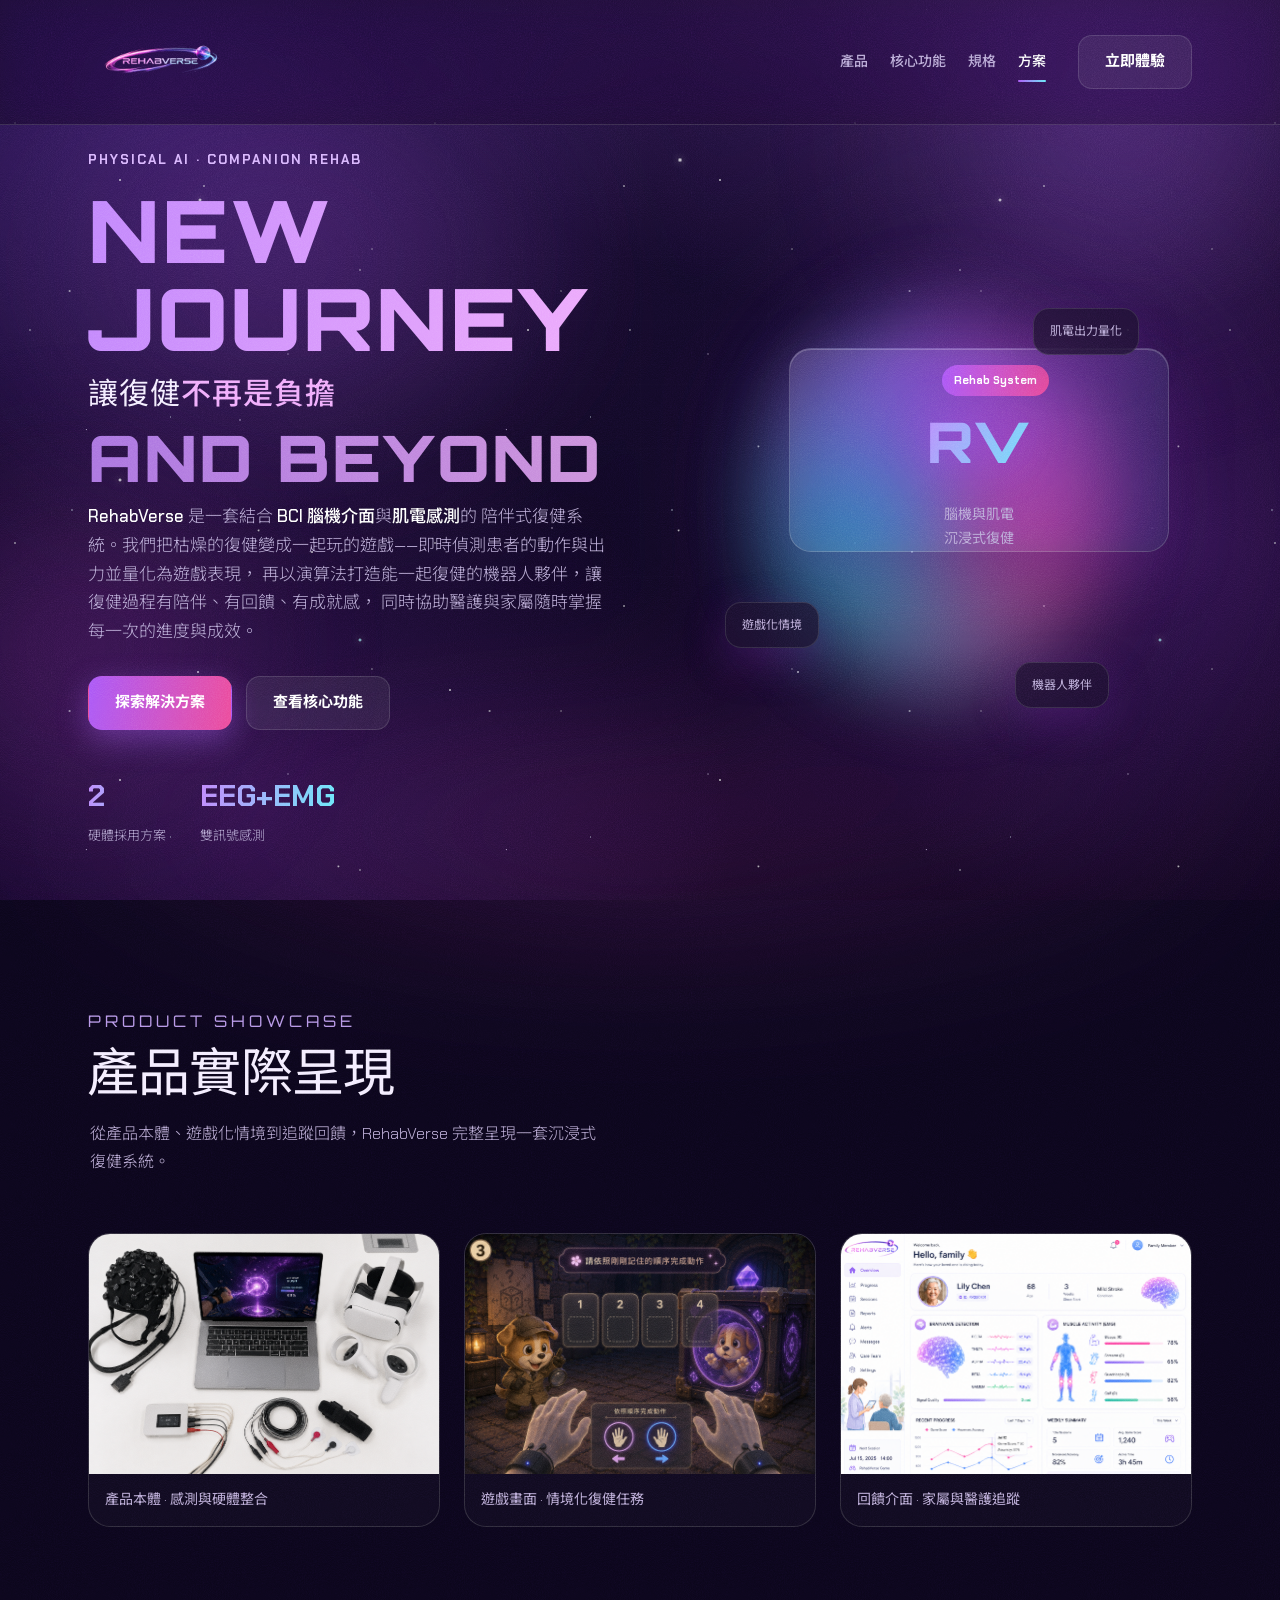
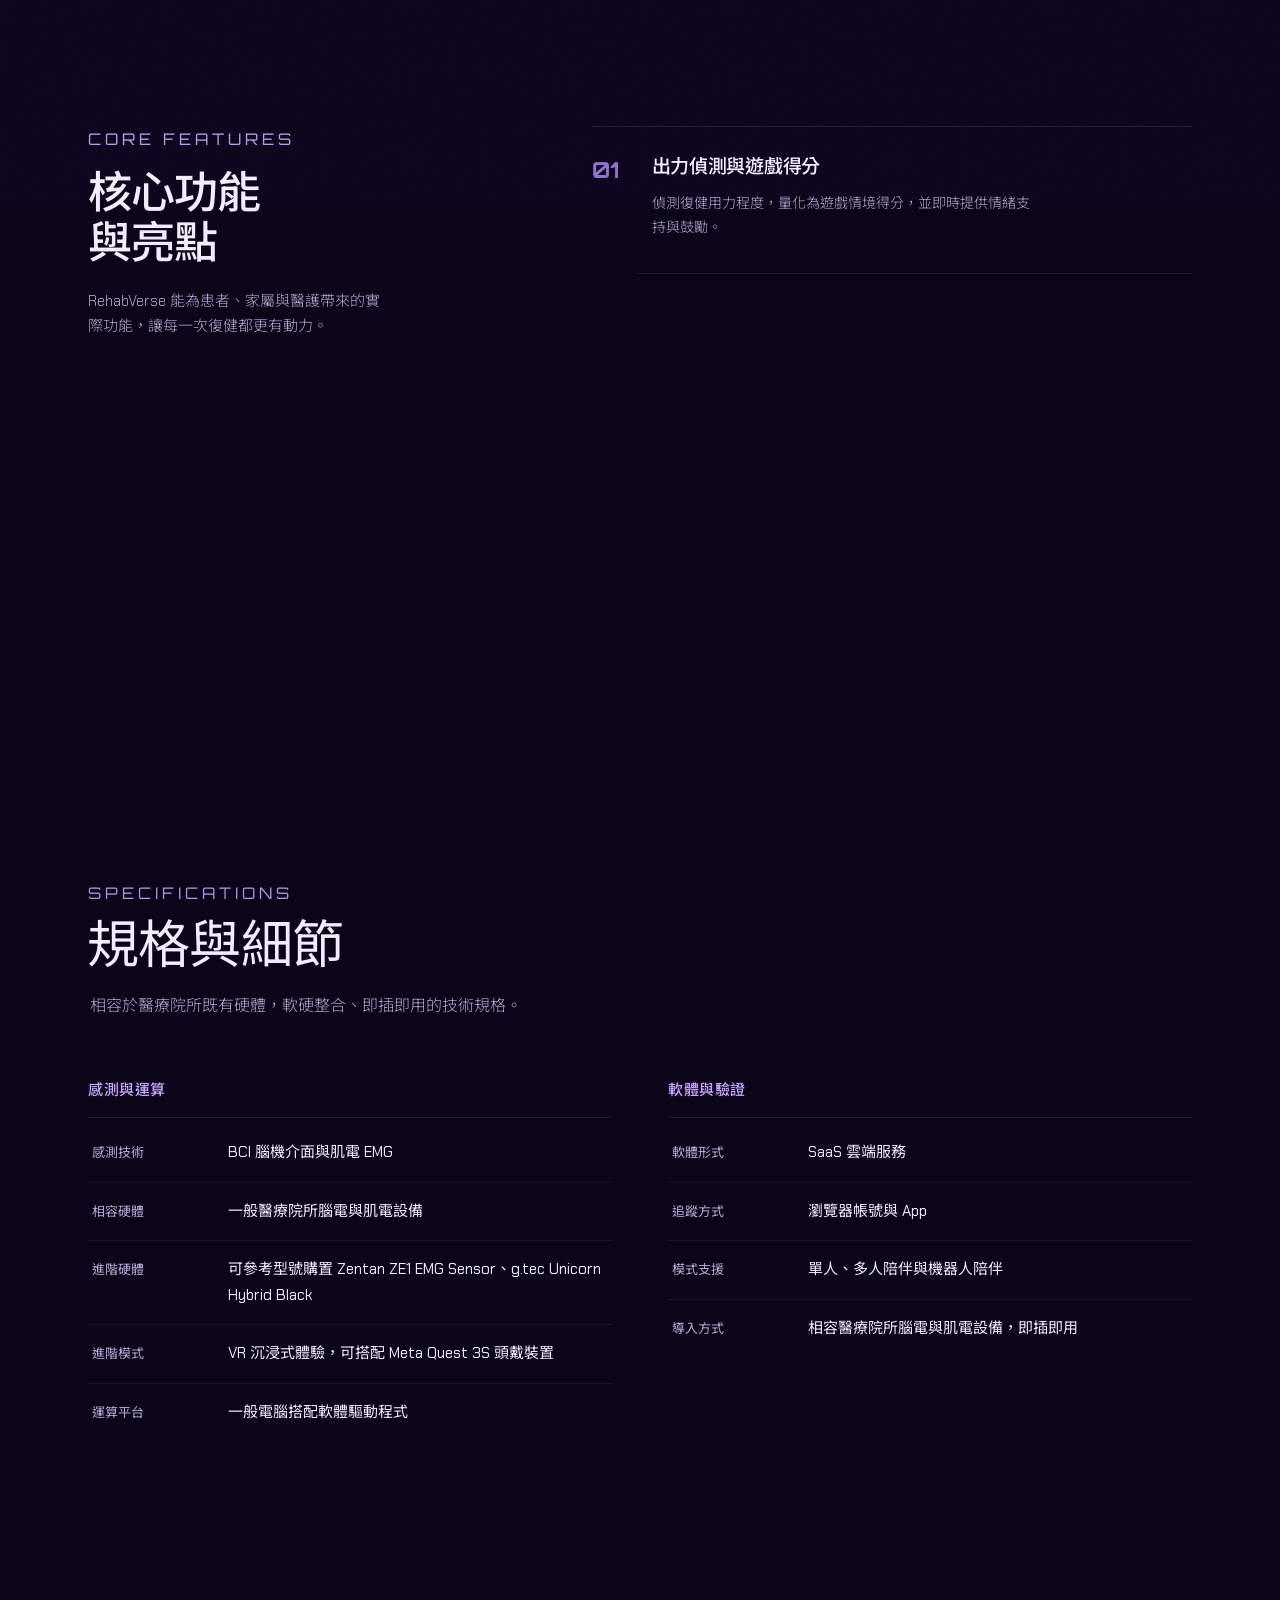
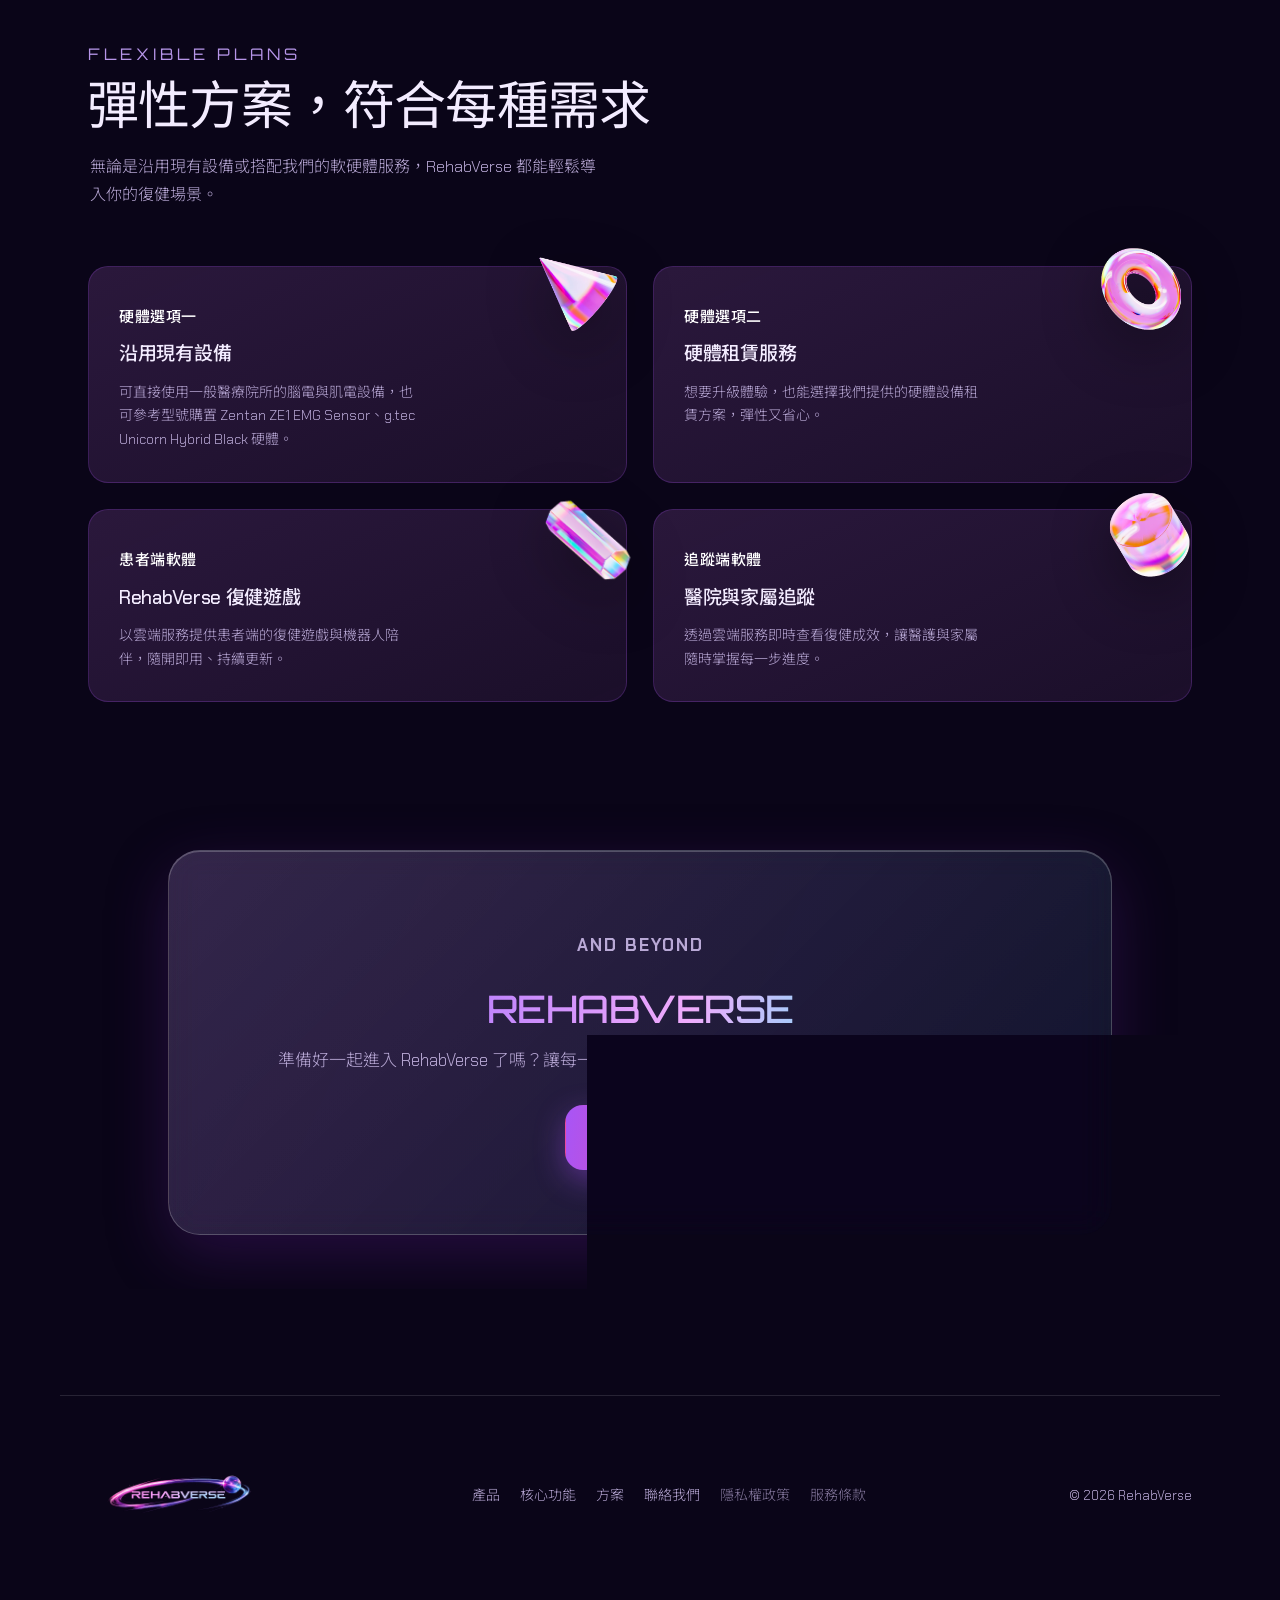
==== commit c08bfb81: "刪除痛點與系統架構區塊、更新規格型號與 VR 裝置、頁尾改用 logo、故事提示文案調整" ====
--- a/index.html
+++ b/index.html
@@ -60,8 +60,6 @@
       </a>
       <nav class="nav-links" aria-label="主要導覽">
         <a href="#product">產品</a>
-        <a href="#pain">痛點</a>
-        <a href="#solution">解決方案</a>
         <a href="#features">核心功能</a>
         <a href="#specs">規格</a>
         <a href="#business">方案</a>
@@ -137,53 +135,6 @@
     </div>
   </section>
 
-  <!-- PAIN & SOLUTION -->
-  <section class="section" id="pain">
-    <img class="scatter-shot scatter-1" src="shot1.png" alt="" aria-hidden="true" />
-    <div class="section-head">
-      <span class="tag">Industry Pain Points</span>
-      <h2>產業場景痛點</h2>
-      <p>復健過程枯燥，患者的復健意願因此下降，這是復健醫療現場最真實的問題。</p>
-    </div>
-
-    <div class="split">
-      <div class="pain-col">
-        <h3 class="col-title pain">目前面臨的痛點</h3>
-        <ul class="pain-list">
-          <li>
-            <span class="num">01</span>
-            <div><b>復健成效不佳</b><p>患者缺乏動機，難以維持長期規律訓練，恢復進度也因此受影響。</p></div>
-          </li>
-          <li>
-            <span class="num">02</span>
-            <div><b>家屬擔憂且難以陪伴</b><p>工作繁忙難以親自陪同，對復健進度也無從掌握。</p></div>
-          </li>
-          <li>
-            <span class="num">03</span>
-            <div><b>醫療人員負擔加重</b><p>需要花費額外心力督促與紀錄，人力成本因此提高。</p></div>
-          </li>
-        </ul>
-      </div>
-
-      <div class="solution-col" id="solution">
-        <h3 class="col-title sol">解決方案</h3>
-        <p class="sol-lead">
-          RehabVerse 透過 <b>BCI 與肌電技術</b>偵測患者的復健過程，
-          把每次動作的<b>出力程度量化</b>，並將復健歷程<b>遊戲化</b>。
-          再以演算法建立<b>一起復健的機器人夥伴</b>，
-          驅動實體設備與情境回饋，幫助患者提升復健意願與成效。
-        </p>
-        <div class="flow">
-          <div class="flow-step"><span>感知</span>腦電與肌電偵測</div>
-          <i>›</i>
-          <div class="flow-step"><span>決策</span>量化與策略運算</div>
-          <i>›</i>
-          <div class="flow-step"><span>驅動</span>機器人與遊戲回饋</div>
-        </div>
-      </div>
-    </div>
-  </section>
-
   <!-- CORE FEATURES / TASKS -->
   <section class="section" id="features">
     <img class="scatter-shot scatter-2" src="shot2.png" alt="" aria-hidden="true" />
@@ -227,30 +178,6 @@
     </div>
   </section>
 
-  <!-- SYSTEM ARCHITECTURE -->
-  <section class="section" id="architecture">
-    <div class="section-head">
-      <span class="tag">System Architecture</span>
-      <h2>系統架構與整合設計</h2>
-      <p>從生理訊號擷取、特徵萃取到決策控制，構成端到端（end-to-end）的即時運作管線。</p>
-    </div>
-    <div class="arch-card">
-      <div class="arch-diagram">
-        <div class="arch-node"><b>訊號擷取層</b><span>EEG 腦電與 sEMG 表面肌電，多通道生理訊號採集</span></div>
-        <div class="arch-line"></div>
-        <div class="arch-node"><b>前處理與特徵萃取</b><span>濾波、去雜訊與 MVC 標準化，萃取時頻域特徵</span></div>
-        <div class="arch-line"></div>
-        <div class="arch-node"><b>RehabVerse 決策引擎</b><span>出力量化、演算法決策與遊戲化狀態機</span></div>
-        <div class="arch-line"></div>
-        <div class="arch-node"><b>回饋與資料層</b><span>致動器控制、即時回饋與雲端資料同步</span></div>
-      </div>
-      <p class="arch-note">
-        只要接上醫療院所現有的腦電與肌電設備，RehabVerse 就能即時讀取患者的動作與出力，
-        轉換成遊戲中的表現與回饋，並自動把復健成效上傳雲端，讓醫護與家屬隨時掌握進度。
-      </p>
-    </div>
-  </section>
-
   <!-- SPECS -->
   <section class="section" id="specs">
     <img class="scatter-shot scatter-3" src="shot3.png" alt="" aria-hidden="true" />
@@ -265,8 +192,8 @@
         <dl class="spec-list">
           <div class="spec-row"><dt>感測技術</dt><dd>BCI 腦機介面與肌電 EMG</dd></div>
           <div class="spec-row"><dt>相容硬體</dt><dd>一般醫療院所腦電與肌電設備</dd></div>
-          <div class="spec-row"><dt>進階硬體</dt><dd>可參考型號購置 BioSemi</dd></div>
-          <div class="spec-row"><dt>進階模式</dt><dd>VR 沉浸式體驗，可搭配 HTC VIVE XR Elite 頭戴裝置</dd></div>
+          <div class="spec-row"><dt>進階硬體</dt><dd>可參考型號購置 Zentan ZE1 EMG Sensor、g.tec Unicorn Hybrid Black</dd></div>
+          <div class="spec-row"><dt>進階模式</dt><dd>VR 沉浸式體驗，可搭配 Meta Quest 3S 頭戴裝置</dd></div>
           <div class="spec-row"><dt>運算平台</dt><dd>一般電腦搭配軟體驅動程式</dd></div>
         </dl>
       </div>
@@ -295,7 +222,7 @@
         <img class="biz-shape" src="o1.png" alt="" aria-hidden="true" />
         <span class="biz-q">硬體選項一</span>
         <h4>沿用現有設備</h4>
-        <p>可直接使用一般醫療院所的腦電與肌電設備，也可參考型號購置 BioSemi 硬體。</p>
+        <p>可直接使用一般醫療院所的腦電與肌電設備，也可參考型號購置 Zentan ZE1 EMG Sensor、g.tec Unicorn Hybrid Black 硬體。</p>
       </article>
       <article class="biz-cell">
         <img class="biz-shape" src="o2.png" alt="" aria-hidden="true" />
@@ -331,11 +258,7 @@
 
   <footer class="footer">
     <div class="footer-brand">
-      <span class="logo-mark"></span>
-      <div>
-        <b>RehabVerse</b>
-        <p>陪伴式復健系統</p>
-      </div>
+      <img class="footer-logo" src="logo.png" alt="RehabVerse" />
     </div>
     <nav class="footer-links" aria-label="頁尾導覽">
       <a href="#product">產品</a>
--- a/styles.css
+++ b/styles.css
@@ -357,6 +357,7 @@
 /* footer */
 .footer{position:relative;z-index:1;max-width:1160px;margin:60px auto 0;padding:40px 28px 48px;display:flex;justify-content:space-between;align-items:center;gap:24px;flex-wrap:wrap;border-top:1px solid var(--card-brd)}
 .footer-brand{display:flex;align-items:center;gap:12px}
+.footer-logo{height:120px;width:auto;display:block}
 .footer-brand b{font-size:16px;color:#fff}
 .footer-brand p{font-size:12px;color:var(--muted);margin:0}
 .footer-links{display:flex;gap:20px;flex-wrap:wrap}
@@ -578,7 +579,7 @@
 .story-caption{padding:26px 28px 30px}
 .story-chapter{display:inline-block;font-family:"Orbitron",sans-serif;font-size:13px;letter-spacing:2px;
   text-transform:uppercase;color:#c9a6ff;margin-bottom:12px}
-.story-text{color:var(--text);font-size:19px;line-height:1.9;font-weight:300;max-width:44ch;margin:0 auto}
+.story-text{color:var(--text);font-size:19px;line-height:1.9;font-weight:300;max-width:44ch;margin:0 auto;white-space:pre-line}
 
 .story-nav{flex:0 0 auto;width:52px;height:52px;border-radius:50%;cursor:pointer;
   background:rgba(255,255,255,.06);border:1px solid var(--card-brd);color:#fff;font-size:26px;line-height:1;
